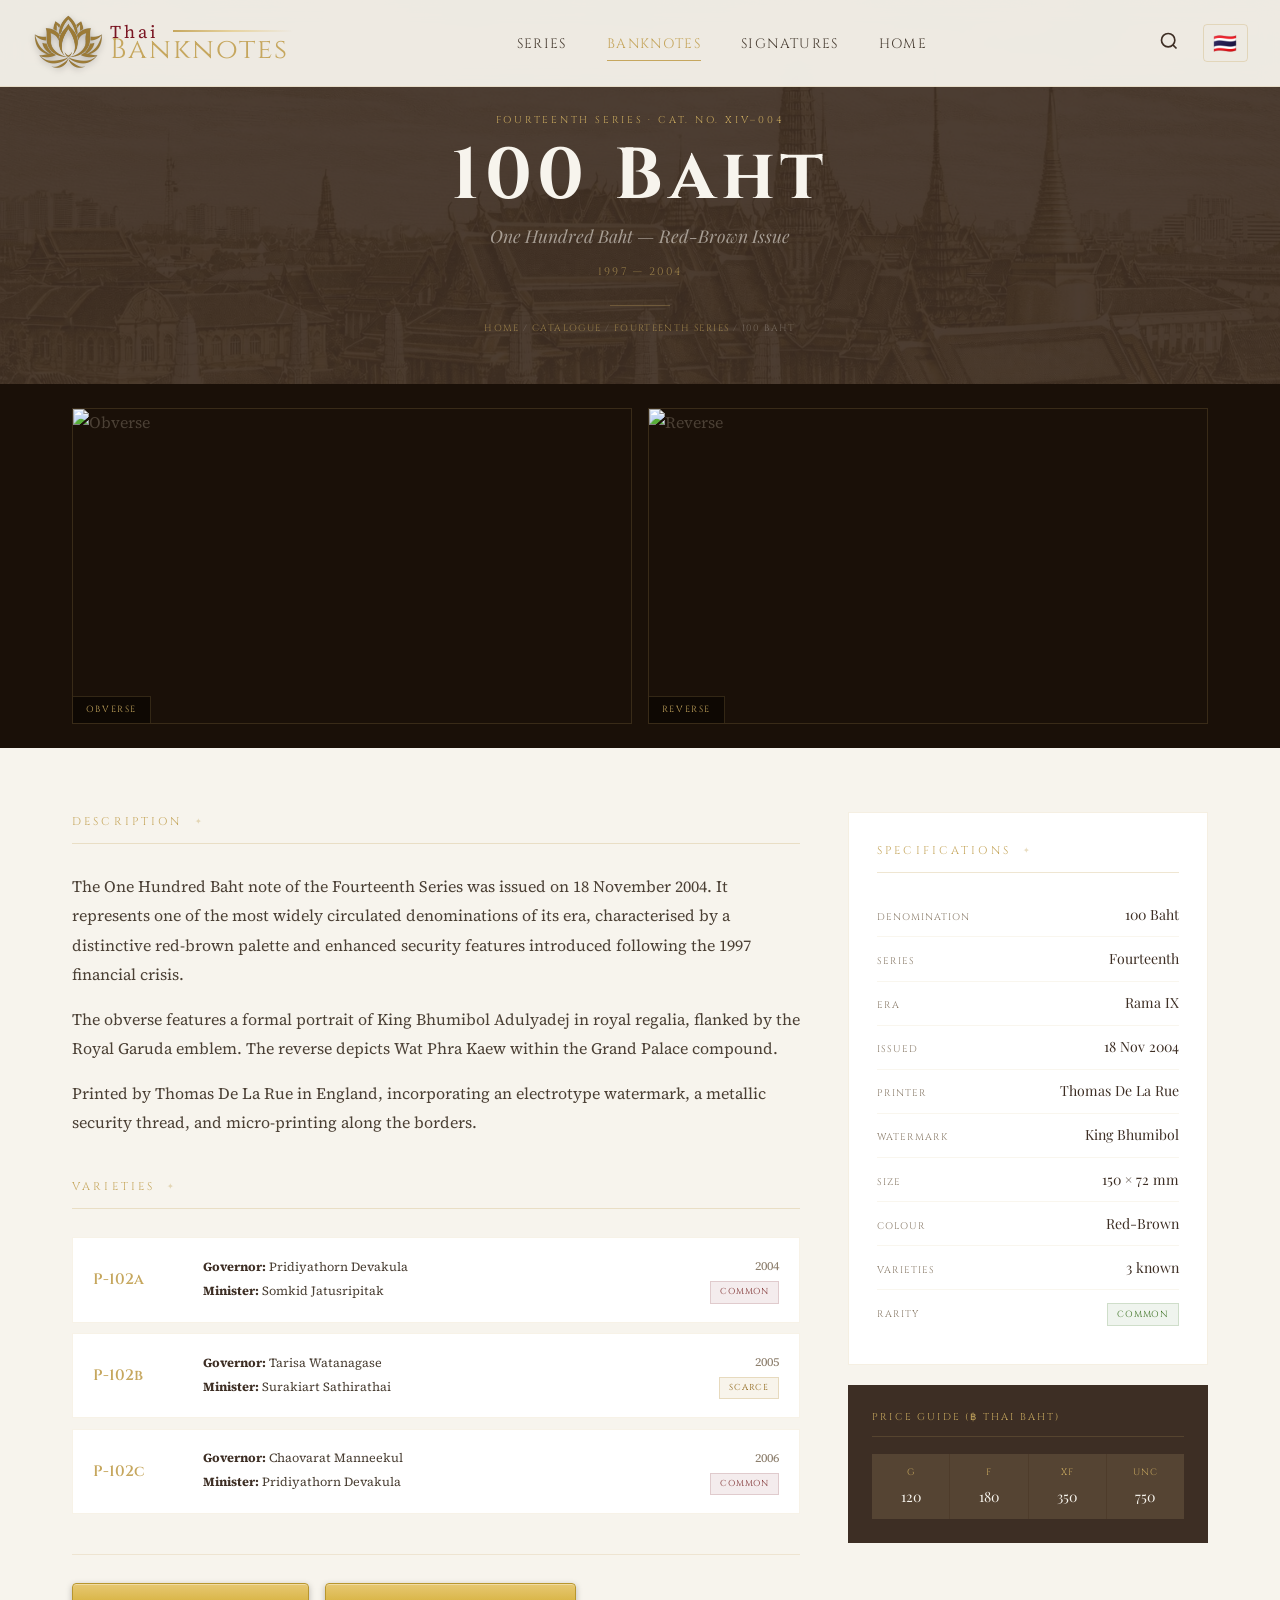
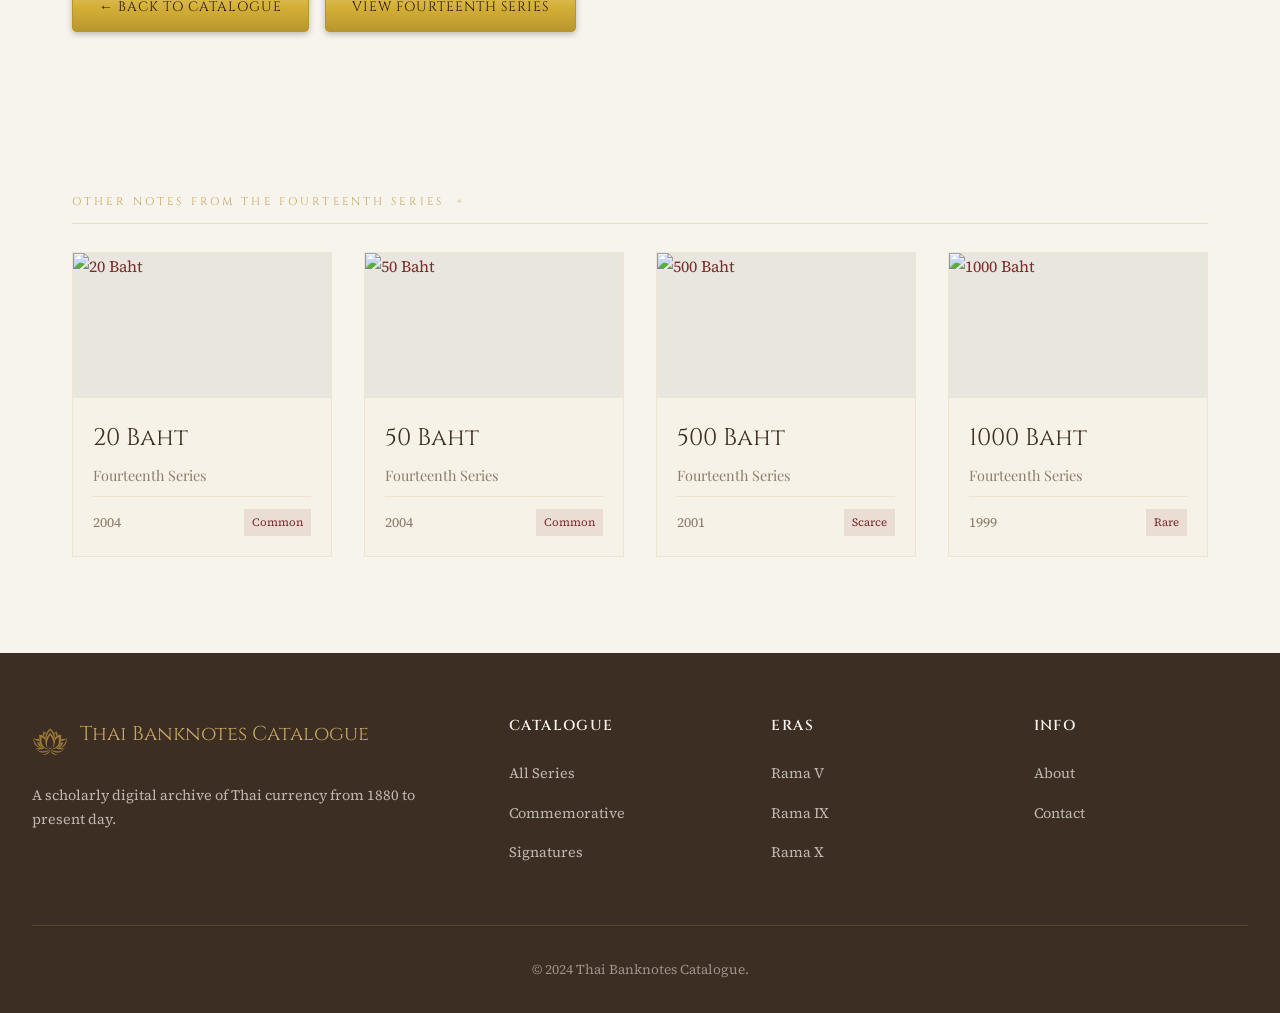
==== banknote-detail.html @ c22a2160 "first commit" ====
<!DOCTYPE html>
<html lang="en">
<head>
  <meta charset="UTF-8">
  <meta name="viewport" content="width=device-width, initial-scale=1.0">
  <title>100 Baht — Fourteenth Series | Thai Banknotes Catalogue</title>
  <link rel="preconnect" href="https://fonts.googleapis.com">
  <link rel="preconnect" href="https://fonts.gstatic.com" crossorigin>
  <link href="https://fonts.googleapis.com/css2?family=Cinzel:wght@400;500;600;700&family=Playfair+Display:ital,wght@0,400;0,600;0,700;1,400&family=Source+Serif+Pro:wght@400;600&display=swap" rel="stylesheet">
  <link rel="stylesheet" href="css/main.css">
  <link rel="stylesheet" href="css/upgrades.css">
</head>
<body>
  <header id="header"><nav class="navbar"><a href="index.html" class="navbar__logo"><div class="brand"><img src="assets/images/lotus-logo.png" class="logo-img" alt="Thai Banknotes"><div class="logo-text"><div class="brand-top"><span>Thai</span><span class="brand-line"></span></div><div class="brand-bottom">Banknotes</div></div></div></a><ul class="navbar__nav"><li><a href="catalog.html" class="navbar__link">Series</a></li><li><a href="catalog.html" class="navbar__link active">Banknotes</a></li><li><a href="signature.html" class="navbar__link">Signatures</a></li><li><a href="index.html" class="navbar__link">Home</a></li></ul><div class="navbar__actions"><button class="navbar__search" id="searchBtn"><svg width="20" height="20" viewBox="0 0 24 24" fill="none" stroke="currentColor" stroke-width="2"><circle cx="11" cy="11" r="8"/><path d="m21 21-4.35-4.35"/></svg></button><button class="navbar__lang"><span>🇹🇭</span></button><button class="navbar__hamburger" id="hamburger"><span></span><span></span><span></span></button></div></nav></header>

  <!-- HERO -->
  <section class="note-hero">
    <div class="note-hero__bg" style="background-image:url('assets/images/grand-palace-engraving.png')"></div>
    <div class="container">
      <span class="note-hero__series">Fourteenth Series · Cat. No. XIV–004</span>
      <div class="note-hero__denom">100 Baht</div>
      <div class="note-hero__name">One Hundred Baht — Red-Brown Issue</div>
      <div class="note-hero__years">1997 — 2004</div>
      <div class="note-hero__rule"></div>
      <div class="page-hero-dark__breadcrumb" style="margin-top:.9rem"><a href="index.html">Home</a> / <a href="catalog.html">Catalogue</a> / <a href="series.html">Fourteenth Series</a> / 100 Baht</div>
    </div>
  </section>

  <!-- IMAGES -->
  <div class="note-img-band">
    <div class="note-img-band__grid">
      <div class="note-img-card">
        <img src="https://placehold.co/800x450/1a1008/C6A75E?text=100+Baht+%E2%80%94+Obverse" alt="Obverse">
        <span class="note-img-label">Obverse</span>
      </div>
      <div class="note-img-card">
        <img src="https://placehold.co/800x450/1a1008/C6A75E?text=100+Baht+%E2%80%94+Reverse" alt="Reverse">
        <span class="note-img-label">Reverse</span>
      </div>
    </div>
  </div>

  <!-- BODY -->
  <div class="note-body">
    <div class="note-body__wrap">

      <!-- Main -->
      <div>
        <div class="mus-section-title">Description</div>
        <p style="font-family:'Source Serif Pro',Georgia,serif;font-size:1rem;line-height:1.82;color:var(--text-dark);margin-bottom:1rem">The One Hundred Baht note of the Fourteenth Series was issued on 18 November 2004. It represents one of the most widely circulated denominations of its era, characterised by a distinctive red-brown palette and enhanced security features introduced following the 1997 financial crisis.</p>
        <p style="font-family:'Source Serif Pro',Georgia,serif;font-size:1rem;line-height:1.82;color:var(--text-dark);margin-bottom:1rem">The obverse features a formal portrait of King Bhumibol Adulyadej in royal regalia, flanked by the Royal Garuda emblem. The reverse depicts Wat Phra Kaew within the Grand Palace compound.</p>
        <p style="font-family:'Source Serif Pro',Georgia,serif;font-size:1rem;line-height:1.82;color:var(--text-dark);margin-bottom:2.5rem">Printed by Thomas De La Rue in England, incorporating an electrotype watermark, a metallic security thread, and micro-printing along the borders.</p>

        <!-- Varieties -->
        <div class="mus-section-title">Varieties</div>
        <a href="variety.html" class="var-card">
          <div class="var-code">P-102a</div>
          <div class="var-sigs"><div><strong>Governor:</strong> Pridiyathorn Devakula</div><div><strong>Minister:</strong> Somkid Jatusripitak</div></div>
          <div class="var-meta"><span class="var-year">2004</span><span class="rar-badge">Common</span></div>
        </a>
        <a href="variety.html" class="var-card">
          <div class="var-code">P-102b</div>
          <div class="var-sigs"><div><strong>Governor:</strong> Tarisa Watanagase</div><div><strong>Minister:</strong> Surakiart Sathirathai</div></div>
          <div class="var-meta"><span class="var-year">2005</span><span class="rar-badge scarce">Scarce</span></div>
        </a>
        <a href="variety.html" class="var-card">
          <div class="var-code">P-102c</div>
          <div class="var-sigs"><div><strong>Governor:</strong> Chaovarat Manneekul</div><div><strong>Minister:</strong> Pridiyathorn Devakula</div></div>
          <div class="var-meta"><span class="var-year">2006</span><span class="rar-badge">Common</span></div>
        </a>

        <div style="margin-top:2.5rem;padding-top:1.75rem;border-top:1px solid rgba(198,167,94,.2);display:flex;gap:1rem;flex-wrap:wrap">
          <a href="catalog.html" class="btn">← Back to Catalogue</a>
          <a href="series.html" class="btn">View Fourteenth Series</a>
        </div>
      </div>

      <!-- Sidebar -->
      <div>
        <div class="specs-sidebar">
          <div class="mus-section-title">Specifications</div>
          <div class="spec-row-m"><span class="spec-lbl">Denomination</span><span class="spec-val">100 Baht</span></div>
          <div class="spec-row-m"><span class="spec-lbl">Series</span><span class="spec-val">Fourteenth</span></div>
          <div class="spec-row-m"><span class="spec-lbl">Era</span><span class="spec-val">Rama IX</span></div>
          <div class="spec-row-m"><span class="spec-lbl">Issued</span><span class="spec-val">18 Nov 2004</span></div>
          <div class="spec-row-m"><span class="spec-lbl">Printer</span><span class="spec-val">Thomas De La Rue</span></div>
          <div class="spec-row-m"><span class="spec-lbl">Watermark</span><span class="spec-val">King Bhumibol</span></div>
          <div class="spec-row-m"><span class="spec-lbl">Size</span><span class="spec-val">150 × 72 mm</span></div>
          <div class="spec-row-m"><span class="spec-lbl">Colour</span><span class="spec-val">Red-Brown</span></div>
          <div class="spec-row-m"><span class="spec-lbl">Varieties</span><span class="spec-val">3 known</span></div>
          <div class="spec-row-m"><span class="spec-lbl">Rarity</span><span class="spec-val"><span class="mus-badge common">Common</span></span></div>
        </div>
        <div class="price-sidebar">
          <div class="price-sidebar__title">Price Guide (฿ Thai Baht)</div>
          <div class="price-grid-m">
            <div class="price-cell"><span class="price-cond">G</span><div class="price-val">120</div></div>
            <div class="price-cell"><span class="price-cond">F</span><div class="price-val">180</div></div>
            <div class="price-cell"><span class="price-cond">XF</span><div class="price-val">350</div></div>
            <div class="price-cell"><span class="price-cond">UNC</span><div class="price-val">750</div></div>
          </div>
        </div>
      </div>

    </div>
  </div>

  <!-- RELATED -->
  <section class="mus-notes-section">
    <div class="container">
      <div class="mus-section-title">Other Notes from the Fourteenth Series</div>
      <div class="banknote-grid">
        <a href="banknote-detail.html" class="banknote-card fade-in"><div class="banknote-card__image"><img src="https://placehold.co/400x225/3D2E24/C6A75E?text=20+Baht" alt="20 Baht"><div class="banknote-card__overlay"><span>View Details</span></div></div><div class="banknote-card__content"><div class="banknote-card__denomination">20 Baht</div><div class="banknote-card__series">Fourteenth Series</div><div class="banknote-card__meta"><span class="banknote-card__year">2004</span><span class="banknote-card__rarity">Common</span></div></div></a>
        <a href="banknote-detail.html" class="banknote-card fade-in stagger-1"><div class="banknote-card__image"><img src="https://placehold.co/400x225/3D2E24/C6A75E?text=50+Baht" alt="50 Baht"><div class="banknote-card__overlay"><span>View Details</span></div></div><div class="banknote-card__content"><div class="banknote-card__denomination">50 Baht</div><div class="banknote-card__series">Fourteenth Series</div><div class="banknote-card__meta"><span class="banknote-card__year">2004</span><span class="banknote-card__rarity">Common</span></div></div></a>
        <a href="banknote-detail.html" class="banknote-card fade-in stagger-2"><div class="banknote-card__image"><img src="https://placehold.co/400x225/3D2E24/C6A75E?text=500+Baht" alt="500 Baht"><div class="banknote-card__overlay"><span>View Details</span></div></div><div class="banknote-card__content"><div class="banknote-card__denomination">500 Baht</div><div class="banknote-card__series">Fourteenth Series</div><div class="banknote-card__meta"><span class="banknote-card__year">2001</span><span class="banknote-card__rarity">Scarce</span></div></div></a>
        <a href="banknote-detail.html" class="banknote-card fade-in stagger-3"><div class="banknote-card__image"><img src="https://placehold.co/400x225/3D2E24/C6A75E?text=1000+Baht" alt="1000 Baht"><div class="banknote-card__overlay"><span>View Details</span></div></div><div class="banknote-card__content"><div class="banknote-card__denomination">1000 Baht</div><div class="banknote-card__series">Fourteenth Series</div><div class="banknote-card__meta"><span class="banknote-card__year">1999</span><span class="banknote-card__rarity">Rare</span></div></div></a>
      </div>
    </div>
  </section>

  <footer><div class="container"><div class="footer__grid"><div><div style="display:flex;align-items:center;gap:.75rem;margin-bottom:1rem"><img src="assets/images/lotus-logo.png" style="width:36px;height:36px;object-fit:contain" alt=""><div class="footer__brand">Thai Banknotes Catalogue</div></div><p class="footer__text">A scholarly digital archive of Thai currency from 1880 to present day.</p></div><div><h4 class="footer__title">Catalogue</h4><ul class="footer__links"><li><a href="catalog.html">All Series</a></li><li><a href="commemorative.html">Commemorative</a></li><li><a href="signature.html">Signatures</a></li></ul></div><div><h4 class="footer__title">Eras</h4><ul class="footer__links"><li><a href="catalog.html?era=rama-v">Rama V</a></li><li><a href="catalog.html?era=rama-ix">Rama IX</a></li><li><a href="catalog.html?era=rama-x">Rama X</a></li></ul></div><div><h4 class="footer__title">Info</h4><ul class="footer__links"><li><a href="#">About</a></li><li><a href="#">Contact</a></li></ul></div></div><div class="footer__bottom"><p>© 2024 Thai Banknotes Catalogue.</p></div></div></footer>
  <div class="search-overlay" id="searchOverlay"><button class="search-close" id="searchClose">✕</button><div class="search-box"><input type="text" class="search-box__input" id="searchInput" placeholder="Search banknotes…"></div></div>
  <script src="js/main.js"></script>
</body>
</html>
---- css/main.css ----
:root {
  --bg-archive: #efe9db;
  --bg-page: #f6f2e7;
  --gold: #C6A75E;
  --burgundy: #7B2C2C;
  --brown: #5A4632;
  --dark-brown: #3D2E24;
  --text-dark: #4B4035;
  --text-light: #F7F4ED;
  --text-muted: #8B7D6B;
  --sepia: #7a5c32;
  
  /* Hero gradient settings */
  --hero-gradient-start: rgba(239, 233, 219, 0.5);
  --hero-gradient-end: rgba(246, 242, 231, 0.9);
  --hero-gradient-angle: 135deg;
  --cream: #f6f2e7;
  --parchment: #efe9db;
}

* { box-sizing: border-box; margin: 0; padding: 0; }

html { scroll-behavior: smooth; }

body {
  font-family: 'Source Serif Pro', Georgia, serif;
  font-size: 16px;
  line-height: 1.7;
  color: var(--text-dark);
  background-color: #efe9db;
  background-image: url("/frontend/textures/thai-banknotes-paper-texture.png");
  background-size: 1200px;
  background-repeat: repeat;
  min-height: 100vh;
}

h1, h2, h3, h4, h5, h6 {
  font-family: 'Cinzel', 'Playfair Display', serif;
  font-weight: 600;
  line-height: 1.3;
  color: var(--dark-brown);
}

h1 { font-size: 3.5rem; }
h2 { font-size: 2.5rem; }
h3 { font-size: 1.75rem; }

a { color: var(--burgundy); text-decoration: none; transition: color 0.3s ease; }
a:hover { color: var(--gold); }

.container {
  max-width: 1400px;
  margin: 0 auto;
  padding: 0 2rem;
}

/* Content page effect - makes content stand out like a book page */
.content-page {
  background-color: #f6f2e7;
  border: 1px solid rgba(198, 167, 94, 0.15);
  box-shadow: 
    0 1px 3px rgba(0, 0, 0, 0.05),
    0 4px 12px rgba(0, 0, 0, 0.03);
}

.btn { 
  display: inline-block;
  padding: 12px 26px;
  font-family: 'Cinzel', serif;
  font-size: 0.85rem;
  letter-spacing: 1px;
  text-transform: uppercase;
  border: 1px solid #B8962E;
  border-radius: 4px;
  background: linear-gradient(
    180deg,
    #E7C873 0%,
    #D4AF37 50%,
    #B8962E 100%
  );
  color: #2B1A12;
  cursor: pointer;
  transition: color 0.3s ease;
  position: relative;
  overflow: hidden;
  z-index: 1;
  text-align: center;
  text-decoration: none;
  box-shadow: 
    0 2px 6px rgba(0,0,0,0.25),
    inset 0 1px 0 rgba(255,255,255,0.35);
}

.btn::before {
  content: '';
  position: absolute;
  top: 0;
  left: -100%;
  width: 100%;
  height: 100%;
  background: #6E0F1A;
  transition: left 0.3s ease;
  z-index: -1;
}

.btn:hover { 
  color: #F5E7C5;
}

.btn:hover::before {
  left: 0;
}

/* Button variants - unified style */
.btn--primary,
.btn--burgundy,
.btn--outline {
  background: linear-gradient(
    180deg,
    #E7C873 0%,
    #D4AF37 50%,
    #B8962E 100%
  );
  border: 1px solid #B8962E;
  color: #2B1A12;
}

.btn--primary:hover,
.btn--burgundy:hover,
.btn--outline:hover {
  color: #F5E7C5;
}

.section { padding: 6rem 0; }

.section__header { text-align: center; margin-bottom: 4rem; }

.section__title {
  position: relative;
  display: inline-block;
  margin-bottom: 1rem;
}

.section__title::after {
  content: '';
  position: absolute;
  bottom: -10px;
  left: 50%;
  transform: translateX(-50%);
  width: 60px;
  height: 2px;
  background: var(--gold);
}

.section__title--ornament::before {
  content: '✦';
  display: block;
  font-size: 1rem;
  color: var(--gold);
  margin-bottom: 0.5rem;
}

.section__subtitle {
  font-family: 'Playfair Display', serif;
  font-size: 1.25rem;
  color: var(--text-muted);
}

/* Header */
header {
  position: fixed;
  top: 0;
  left: 0;
  right: 0;
  z-index: 1000;
  background: rgba(247, 244, 237, 0.95);
  backdrop-filter: blur(10px);
  border-bottom: 1px solid rgba(198, 167, 94, 0.2);
  transition: all 0.3s ease;
}

header.scrolled { box-shadow: 0 2px 20px rgba(90, 70, 50, 0.1); }

.navbar {
  display: flex;
  justify-content: space-between;
  align-items: center;
  padding: 1rem 2rem;
  max-width: 1400px;
  margin: 0 auto;
}

.brand {
  display: flex;
  align-items: center;
  gap: 6px;
  white-space: nowrap;
}

.navbar__logo {
  display: flex;
  justify-content: center;
  align-items: center;
  gap: 10px;
  text-decoration: none;
}

.logo-img {
  width: 72px;
  height: auto;
  flex-shrink: 0;
  margin-top: -3px;
  filter: drop-shadow(0 2px 3px rgba(0,0,0,0.25));
}

.logo-text {
  display: flex;
  flex-direction: column;
  line-height: 0.95;
  min-width: 0;
}

.brand-top {
  display: flex;
  align-items: center;
  gap: 14px;
  white-space: nowrap;
}

.brand-top span {
  font-size: 18px;
  letter-spacing: 3px;
  color: #7A1623;
}

.brand-line {
  display: block;
  width: 120px;
  height: 2px;
  background: linear-gradient(
    90deg,
    #C6A75E,
    #E7D39F,
    rgba(231,211,159,0)
  );
}

.brand-bottom {
  font-family: 'Cinzel', serif;
  font-size: 28px;
  letter-spacing: 2px;
  color: #C6A75E;
  white-space: nowrap;
  margin-top: -3px;
}

.navbar__nav {
  display: flex;
  gap: 2.5rem;
  list-style: none;
}

.navbar__link {
  font-family: 'Cinzel', serif;
  font-size: 0.85rem;
  letter-spacing: 0.1em;
  text-transform: uppercase;
  color: var(--text-dark);
  position: relative;
  padding: 0.5rem 0;
}

.navbar__link::after {
  content: '';
  position: absolute;
  bottom: 0;
  left: 0;
  width: 0;
  height: 1px;
  background: var(--gold);
  transition: width 0.3s ease;
}

.navbar__link:hover::after,
.navbar__link.active::after { width: 100%; }
.navbar__link.active { color: var(--gold); }

.navbar__actions { display: flex; align-items: center; gap: 1rem; }

.navbar__search {
  background: none;
  border: none;
  cursor: pointer;
  padding: 0.5rem;
  color: var(--dark-brown);
  font-size: 1.2rem;
  transition: color 0.3s ease;
}

.navbar__search:hover { color: var(--gold); }

.navbar__lang {
  background: none;
  border: 1px solid rgba(198, 167, 94, 0.3);
  border-radius: 4px;
  padding: 0.4rem 0.6rem;
  font-size: 1.2rem;
  cursor: pointer;
  transition: all 0.3s ease;
}

.navbar__lang:hover {
  border-color: var(--gold);
  background: rgba(198, 167, 94, 0.1);
}

.navbar__hamburger {
  display: none;
  flex-direction: column;
  gap: 5px;
  background: none;
  border: none;
  cursor: pointer;
  padding: 0.5rem;
}

.navbar__hamburger span {
  width: 24px;
  height: 2px;
  background: var(--dark-brown);
  transition: all 0.3s ease;
}

/* Hero */
.hero {
  position: relative;
  min-height: 100vh;
  display: flex;
  align-items: center;
  justify-content: center;
  background: #F7F4ED;
  overflow: visible;
  padding-top: 80px;
}

.hero__border {
  position: absolute;
  top: 100px;
  left: 20px;
  right: 20px;
  bottom: 20px;
  border: 2px solid rgba(198, 167, 94, 0.7);
  pointer-events: none;
}

.hero::before {
  content: "";
  position: absolute;
  inset: 0;
  background:
    linear-gradient(rgba(198, 167, 94, 0.08), rgba(198, 167, 94, 0.08)),
    url("../grand-palace-engraving.png") center/cover no-repeat;
  opacity: 0.32;
  pointer-events: none;
}

.hero__pattern {
  position: absolute;
  inset: 0;
  background-image: 
    linear-gradient(var(--gold) 1px, transparent 1px),
    linear-gradient(90deg, var(--gold) 1px, transparent 1px);
  background-size: 100px 100px;
  opacity: 0.03;
}

.hero__overlay {
  position: absolute;
  inset: 0;
  background: linear-gradient(135deg, rgba(255,255,255,0.15) 0%, rgba(255,255,255,0.05) 100%);
  z-index: 0;
}

.hero__content {
  position: relative;
  z-index: 2;
  text-align: center;
  max-width: 800px;
  padding: 2rem;
}

.hero__crown {
  color: var(--gold);
  margin-bottom: 1rem;
  opacity: 0;
  animation: fadeInDown 1s ease forwards;
}

.hero__crown svg {
  width: 180px;
  height: 180px;
}

.hero__title {
  font-family: 'Playfair Display', serif;
  font-size: 52px;
  font-weight: 700;
  color: #2a2319;
  margin-bottom: 1rem;
  letter-spacing: 0.05em;
  opacity: 0;
  animation: fadeInUp 1s ease 0.3s forwards;
}

.hero__divider {
  width: 120px;
  height: 2px;
  background: linear-gradient(90deg, transparent, var(--gold), transparent);
  margin: 1.5rem auto;
  opacity: 0;
  animation: fadeIn 1s ease 0.6s forwards;
}

.hero__subtitle {
  font-family: 'Playfair Display', serif;
  font-size: 1.5rem;
  color: var(--text-muted);
  margin-bottom: 2.5rem;
  font-style: italic;
  text-shadow: 0 1px 2px rgba(0, 0, 0, 0.1);
  opacity: 0;
  animation: fadeInUp 1s ease 0.5s forwards;
}

.hero__cta {
  display: flex;
  gap: 1.5rem;
  justify-content: center;
  flex-wrap: wrap;
  opacity: 0;
  animation: fadeInUp 1s ease 0.8s forwards;
}

.hero__cta .btn {
  min-width: 200px;
}

.hero__scroll {
  position: absolute;
  bottom: 2rem;
  left: 50%;
  transform: translateX(-50%);
  display: flex;
  flex-direction: column;
  align-items: center;
  gap: 0.75rem;
  color: var(--dark-brown);
  font-family: 'Cinzel', serif;
  font-size: 0.7rem;
  letter-spacing: 0.2em;
  text-transform: uppercase;
  opacity: 0;
  animation: fadeIn 1s ease 1.2s forwards;
}

.hero__scroll-dot {
  width: 20px;
  height: 32px;
  border-radius: 999px;
  border: 2px solid rgba(59, 49, 38, 0.4);
  position: relative;
}

.hero__scroll-dot::after {
  content: "";
  position: absolute;
  left: 50%;
  top: 8px;
  width: 7px;
  height: 7px;
  transform: translateX(-50%);
  border-radius: 50%;
  background: var(--dark-brown);
  animation: scrollDot 1.35s cubic-bezier(0.22, 1, 0.36, 1) infinite;
}

@keyframes scrollDot {
  0% { transform: translateX(-50%) translateY(0); opacity: 1; }
  100% { transform: translateX(-50%) translateY(12px); opacity: 0; }
}

@keyframes fadeIn { from { opacity: 0; } to { opacity: 1; } }
@keyframes fadeInUp { from { opacity: 0; transform: translateY(30px); } to { opacity: 1; transform: translateY(0); } }
@keyframes fadeInDown { from { opacity: 0; transform: translateY(-30px); } to { opacity: 1; transform: translateY(0); } }
@keyframes scrollPulse { 0%, 100% { opacity: 0.3; } 50% { opacity: 1; } }

.features { padding: 6rem 0; background: #efe9db; }
.features__grid { display: grid; grid-template-columns: repeat(4, 1fr); gap: 2rem; }

.feature-card { 
  text-align: center; 
  padding: 2.5rem 1.5rem; 
  background: #f6f2e7; 
  border: 1px solid rgba(198, 167, 94, 0.25); 
  transition: all 0.4s ease; 
  position: relative;
}
.feature-card::before {
  content: '';
  position: absolute;
  inset: 8px;
  border: 1px solid rgba(198, 167, 94, 0.1);
  pointer-events: none;
  opacity: 0;
  transition: opacity 0.4s ease;
}
.feature-card:hover {
  border-color: var(--gold);
  box-shadow: 0 15px 40px rgba(90, 70, 50, 0.12);
}
.feature-card:hover::before { opacity: 1; }
.feature-card__icon { font-size: 2.5rem; color: var(--burgundy); margin-bottom: 1.5rem; }
.feature-card__image { width: 100%; height: auto; object-fit: contain; margin-bottom: 1rem; border-radius: 4px; }
.feature-card__title { font-family: 'Cinzel', serif; font-size: 1.1rem; margin-bottom: 0.75rem; color: var(--dark-brown); }
.feature-card__text { font-size: 0.9rem; color: var(--text-muted); }

.timeline-section { 
  text-align: center;
  padding-top: 80px;
  position: relative;
  background: #F7F4ED;
}

.timeline-subtitle {
  margin-bottom: 18px;
  color: #7b6f55;
}

.timeline-wrapper {
  max-width: 1200px;
  margin: 0 auto;
}

.timeline-panorama {
  width: 100%;
  margin: 18px auto 38px;
  position: relative;
}

.timeline-panorama::after {
  display: none;
}

.timeline-panorama img {
  width: min(100%, 1400px);
  height: auto;
  display: block;
  opacity: 0.75;
  filter: sepia(.12) contrast(0.96) brightness(1.01);
}

.timeline-box {
  display: flex;
  justify-content: space-between;
  position: relative;
  background: transparent;
  padding: 0;
  border: none;
}

.timeline-line {
  position: absolute;
  top: 40px;
  left: 0;
  right: 0;
  height: 2px;
  background: linear-gradient(90deg, transparent, var(--gold) 15%, var(--gold) 85%, transparent);
  z-index: 0;
}

.timeline-items {
  display: flex;
  justify-content: space-between;
  width: 100%;
  position: relative;
  z-index: 1;
}

.timeline-era {
  flex: 1;
  display: flex;
  flex-direction: column;
  align-items: center;
  padding: 20px 10px;
  text-decoration: none;
  transition: transform .25s ease, color .25s ease;
  position: relative;
}

.timeline-dot {
  width: 16px;
  height: 16px;
  background: var(--gold);
  border-radius: 50%;
  border: 3px solid #F7F4ED;
  box-shadow: 0 0 0 1.5px var(--gold);
  margin-bottom: 14px;
  transition: all 0.3s ease;
}

.timeline-years {
  font-size: 0.75rem;
  color: var(--text-muted);
  margin-bottom: 4px;
}

.timeline-title {
  font-family: 'Cinzel', serif;
  font-size: 1rem;
  color: var(--dark-brown);
  font-weight: 600;
  margin-bottom: 4px;
}

.timeline-series {
  font-size: 0.7rem;
  color: var(--gold);
}

.timeline-era:hover {
  transform: translateY(-4px);
}

.timeline-era:hover .timeline-dot {
  transform: scale(1.22);
  box-shadow: 0 0 0 8px rgba(198,167,94,.15);
}

.timeline-era:hover .timeline-title {
  color: var(--gold);
}

.series-section { padding: 6rem 0; background: #efe9db; }
.series-grid { display: grid; grid-template-columns: repeat(5, 1fr); gap: 1.5rem; }
.series-card { 
  aspect-ratio: 3/4; 
  display: flex; 
  flex-direction: column; 
  justify-content: center; 
  align-items: center; 
  padding: 1.5rem; 
  background: #f6f2e7; 
  border: 1px solid rgba(198, 167, 94, 0.3); 
  text-align: center; 
  transition: all 0.4s ease; 
  position: relative; 
  overflow: hidden; 
}

.series-card[class*="series-"] {
  background: transparent;
}

.series-card[class*="series-"] > * {
  position: relative;
  z-index: 1;
}
.series-card::before { content: ''; position: absolute; top: 0; left: 0; right: 0; height: 3px; background: linear-gradient(90deg, var(--gold), var(--burgundy)); transform: scaleX(0); transition: transform 0.4s ease; }
.series-card:hover { transform: translateY(-5px); border-color: var(--gold); box-shadow: 0 15px 40px rgba(90, 70, 50, 0.15); }
.series-card:hover::before { transform: scaleX(1); }
.series-card__number { font-family: 'Cinzel', serif; font-size: 0.8rem; color: var(--text-muted); margin-bottom: 0.5rem; }
.series-card__title { font-family: 'Playfair Display', serif; font-size: 1.1rem; color: var(--dark-brown); }
.series-card__year { font-size: 0.8rem; color: var(--text-muted); margin-top: 0.5rem; }

/* Series Card with Background - Applied to all series */
.series-card--bg {
  position: relative;
  overflow: hidden;
  background: #f6f2e7;
}

.series-card--bg::after {
  content: "";
  position: absolute;
  inset: 0;
  background:
    linear-gradient(rgba(246, 242, 231, 0.78), rgba(246, 242, 231, 0.78)),
    url("../series-xvii-bg.png") center/cover no-repeat;
  opacity: 0.9;
  pointer-events: none;
  transition: all 0.4s ease;
  z-index: 0;
}

.series-card--bg:hover::after {
  background:
    linear-gradient(rgba(246, 242, 231, 0.6), rgba(246, 242, 231, 0.6)),
    url("../series-xvii-bg-hover.png") center/cover no-repeat;
}

.series-card--bg > * {
  position: relative;
  z-index: 1;
}

/* Series I */
.series-card.series-i::after {
  content: "";
  position: absolute;
  inset: 0;
  background:
    linear-gradient(rgba(246, 242, 231, 0.78), rgba(246, 242, 231, 0.78)),
    url("../series-i-bg.png") center/cover no-repeat;
  z-index: 0;
}
.series-card.series-i:hover::after {
  background:
    linear-gradient(rgba(246, 242, 231, 0.6), rgba(246, 242, 231, 0.6)),
    url("../series-i-bg-hover.png") center/cover no-repeat;
}

/* Series II */
.series-card.series-ii::after {
  background:
    linear-gradient(rgba(246, 242, 231, 0.78), rgba(246, 242, 231, 0.78)),
    url("../series-ii-bg.png") center/cover no-repeat;
}
.series-card.series-ii:hover::after {
  background:
    linear-gradient(rgba(246, 242, 231, 0.6), rgba(246, 242, 231, 0.6)),
    url("../series-ii-bg-hover.png") center/cover no-repeat;
}

/* Series III */
.series-card.series-iii::after {
  background:
    linear-gradient(rgba(246, 242, 231, 0.78), rgba(246, 242, 231, 0.78)),
    url("../series-iii-bg.png") center/cover no-repeat;
}
.series-card.series-iii:hover::after {
  background:
    linear-gradient(rgba(246, 242, 231, 0.6), rgba(246, 242, 231, 0.6)),
    url("../series-iii-bg-hover.png") center/cover no-repeat;
}

/* Series IV */
.series-card.series-iv::after {
  background:
    linear-gradient(rgba(246, 242, 231, 0.78), rgba(246, 242, 231, 0.78)),
    url("../series-iv-bg.png") center/cover no-repeat;
}
.series-card.series-iv:hover::after {
  background:
    linear-gradient(rgba(246, 242, 231, 0.6), rgba(246, 242, 231, 0.6)),
    url("../series-iv-bg-hover.png") center/cover no-repeat;
}

/* Series V */
.series-card.series-v::after {
  background:
    linear-gradient(rgba(246, 242, 231, 0.78), rgba(246, 242, 231, 0.78)),
    url("../series-v-bg.png") center/cover no-repeat;
}
.series-card.series-v:hover::after {
  background:
    linear-gradient(rgba(246, 242, 231, 0.6), rgba(246, 242, 231, 0.6)),
    url("../series-v-bg-hover.png") center/cover no-repeat;
}

/* Series VI */
.series-card.series-vi::after {
  background:
    linear-gradient(rgba(246, 242, 231, 0.78), rgba(246, 242, 231, 0.78)),
    url("../series-vi-bg.png") center/cover no-repeat;
}
.series-card.series-vi:hover::after {
  background:
    linear-gradient(rgba(246, 242, 231, 0.6), rgba(246, 242, 231, 0.6)),
    url("../series-vi-bg-hover.png") center/cover no-repeat;
}

/* Series VII */
.series-card.series-vii::after {
  background:
    linear-gradient(rgba(246, 242, 231, 0.78), rgba(246, 242, 231, 0.78)),
    url("../series-vii-bg.png") center/cover no-repeat;
}
.series-card.series-vii:hover::after {
  background:
    linear-gradient(rgba(246, 242, 231, 0.6), rgba(246, 242, 231, 0.6)),
    url("../series-vii-bg-hover.png") center/cover no-repeat;
}

/* Series VIII */
.series-card.series-viii::after {
  background:
    linear-gradient(rgba(246, 242, 231, 0.78), rgba(246, 242, 231, 0.78)),
    url("../series-viii-bg.png") center/cover no-repeat;
}
.series-card.series-viii:hover::after {
  background:
    linear-gradient(rgba(246, 242, 231, 0.6), rgba(246, 242, 231, 0.6)),
    url("../series-viii-bg-hover.png") center/cover no-repeat;
}

/* Series IX */
.series-card.series-ix::after {
  background:
    linear-gradient(rgba(246, 242, 231, 0.78), rgba(246, 242, 231, 0.78)),
    url("../series-ix-bg.png") center/cover no-repeat;
}
.series-card.series-ix:hover::after {
  background:
    linear-gradient(rgba(246, 242, 231, 0.6), rgba(246, 242, 231, 0.6)),
    url("../series-ix-bg-hover.png") center/cover no-repeat;
}

/* Series X */
.series-card.series-x::after {
  background:
    linear-gradient(rgba(246, 242, 231, 0.78), rgba(246, 242, 231, 0.78)),
    url("../series-x-bg.png") center/cover no-repeat;
}
.series-card.series-x:hover::after {
  background:
    linear-gradient(rgba(246, 242, 231, 0.6), rgba(246, 242, 231, 0.6)),
    url("../series-x-bg-hover.png") center/cover no-repeat;
}

/* Series XI */
.series-card.series-xi::after {
  background:
    linear-gradient(rgba(246, 242, 231, 0.78), rgba(246, 242, 231, 0.78)),
    url("../series-xi-bg.png") center/cover no-repeat;
}
.series-card.series-xi:hover::after {
  background:
    linear-gradient(rgba(246, 242, 231, 0.6), rgba(246, 242, 231, 0.6)),
    url("../series-xi-bg-hover.png") center/cover no-repeat;
}

/* Series XII */
.series-card.series-xii::after {
  background:
    linear-gradient(rgba(246, 242, 231, 0.78), rgba(246, 242, 231, 0.78)),
    url("../series-xii-bg.png") center/cover no-repeat;
}
.series-card.series-xii:hover::after {
  background:
    linear-gradient(rgba(246, 242, 231, 0.6), rgba(246, 242, 231, 0.6)),
    url("../series-xii-bg-hover.png") center/cover no-repeat;
}

/* Series XIII */
.series-card.series-xiii::after {
  background:
    linear-gradient(rgba(246, 242, 231, 0.78), rgba(246, 242, 231, 0.78)),
    url("../series-xiii-bg.png") center/cover no-repeat;
}
.series-card.series-xiii:hover::after {
  background:
    linear-gradient(rgba(246, 242, 231, 0.6), rgba(246, 242, 231, 0.6)),
    url("../series-xiii-bg-hover.png") center/cover no-repeat;
}

/* Series XIV */
.series-card.series-xiv::after {
  background:
    linear-gradient(rgba(246, 242, 231, 0.78), rgba(246, 242, 231, 0.78)),
    url("../series-xiv-bg.png") center/cover no-repeat;
}
.series-card.series-xiv:hover::after {
  background:
    linear-gradient(rgba(246, 242, 231, 0.6), rgba(246, 242, 231, 0.6)),
    url("../series-xiv-bg-hover.png") center/cover no-repeat;
}

/* Series XV */
.series-card.series-xv::after {
  background:
    linear-gradient(rgba(246, 242, 231, 0.78), rgba(246, 242, 231, 0.78)),
    url("../series-xv-bg.png") center/cover no-repeat;
}
.series-card.series-xv:hover::after {
  background:
    linear-gradient(rgba(246, 242, 231, 0.6), rgba(246, 242, 231, 0.6)),
    url("../series-xv-bg-hover.png") center/cover no-repeat;
}

/* Series XVI */
.series-card.series-xvi::after {
  background:
    linear-gradient(rgba(246, 242, 231, 0.78), rgba(246, 242, 231, 0.78)),
    url("../series-xvi-bg.png") center/cover no-repeat;
}
.series-card.series-xvi:hover::after {
  background:
    linear-gradient(rgba(246, 242, 231, 0.6), rgba(246, 242, 231, 0.6)),
    url("../series-xvi-bg-hover.png") center/cover no-repeat;
}

/* Series XVII */
.series-card.series-xvii::after {
  content: "";
  position: absolute;
  inset: 0;
  background:
    linear-gradient(rgba(246, 242, 231, 0.78), rgba(246, 242, 231, 0.78)),
    url("../series-xvii-bg.png") center/cover no-repeat;
  z-index: 0;
}
.series-card.series-xvii:hover::after {
  background:
    linear-gradient(rgba(246, 242, 231, 0.6), rgba(246, 242, 231, 0.6)),
    url("../series-xvii-bg-hover.png") center/cover no-repeat;
}

.series-roman {
  font-family: 'Cinzel', serif;
  font-size: 0.8rem;
  color: var(--text-muted);
  margin-bottom: 0.5rem;
}

.series-name {
  font-family: 'Playfair Display', serif;
  font-size: 1.1rem;
  color: var(--dark-brown);
}

.series-years {
  font-size: 0.8rem;
  color: var(--text-muted);
  margin-top: 0.5rem;
}

.banknotes-section { padding: 6rem 0; background: #efe9db; }
.banknote-grid { display: grid; grid-template-columns: repeat(4, 1fr); gap: 2rem; }
.banknote-card { 
  background: #f6f2e7; 
  border: 1px solid rgba(198, 167, 94, 0.3); 
  overflow: hidden; 
  transition: all 0.4s ease; 
  position: relative;
}
.banknote-card::before {
  content: '';
  position: absolute;
  inset: 6px;
  border: 1px solid rgba(198, 167, 94, 0.15);
  pointer-events: none;
  opacity: 0;
  transition: opacity 0.4s ease;
}
.banknote-card:hover { 
  transform: translateY(-4px); 
  box-shadow: 0 2px 8px rgba(59,49,38,0.15); 
  border-color: var(--gold); 
}
.banknote-card:hover::before { opacity: 1; }
.banknote-card__image { position: relative; aspect-ratio: 16/9; overflow: hidden; background: #E8E6DF; }
.banknote-card__image img { width: 100%; height: 100%; object-fit: cover; transition: transform 0.6s ease; }
.banknote-card:hover .banknote-card__image img { transform: scale(1.05); }
.banknote-card__overlay { position: absolute; inset: 0; background: rgba(61, 46, 36, 0.7); display: flex; align-items: center; justify-content: center; opacity: 0; transition: opacity 0.4s ease; }
.banknote-card:hover .banknote-card__overlay { opacity: 1; }
.banknote-card__overlay span {
  font-family: 'Cinzel', serif;
  font-size: 0.8rem;
  letter-spacing: 1px;
  text-transform: uppercase;
  padding: 12px 26px;
  border: 1px solid #B8962E;
  border-radius: 4px;
  background: linear-gradient(
    180deg,
    #E7C873 0%,
    #D4AF37 50%,
    #B8962E 100%
  );
  color: #2B1A12;
  box-shadow: 
    0 2px 6px rgba(0,0,0,0.25),
    inset 0 1px 0 rgba(255,255,255,0.35);
  position: relative;
  overflow: hidden;
  transition: color 0.3s ease;
}

.banknote-card__overlay span::before {
  content: '';
  position: absolute;
  top: 0;
  left: -100%;
  width: 100%;
  height: 100%;
  background: #6E0F1A;
  transition: left 0.3s ease;
  z-index: -1;
}

.banknote-card:hover .banknote-card__overlay span {
  color: #F5E7C5;
}

.banknote-card:hover .banknote-card__overlay span::before {
  left: 0;
}
.banknote-card__content { padding: 1.25rem; }
.banknote-card__denomination { font-family: 'Cinzel', serif; font-size: 1.5rem; color: var(--dark-brown); margin-bottom: 0.25rem; }
.banknote-card__series { font-family: 'Playfair Display', serif; font-size: 0.9rem; color: var(--text-muted); margin-bottom: 0.5rem; }
.banknote-card__meta { display: flex; justify-content: space-between; align-items: center; padding-top: 0.75rem; border-top: 1px solid rgba(198, 167, 94, 0.2); }
.banknote-card__year { font-size: 0.85rem; color: var(--text-muted); }
.banknote-card__rarity { font-size: 0.7rem; padding: 0.25rem 0.5rem; background: rgba(123, 44, 44, 0.1); color: var(--burgundy); }

.rare-section { background: linear-gradient(135deg, var(--dark-brown) 0%, var(--brown) 100%); padding: 6rem 0; position: relative; overflow: hidden; }
.rare-section::before { content: ''; position: absolute; inset: 0; background-image: linear-gradient(var(--gold) 1px, transparent 1px), linear-gradient(90deg, var(--gold) 1px, transparent 1px); background-size: 50px 50px; opacity: 0.05; }
.rare-section .section__title { color: var(--text-light); }
.rare-section .section__subtitle { color: rgba(247, 244, 237, 0.7); }
.rare-section .banknote-card { background: rgba(247, 244, 237, 0.05); border-color: rgba(198, 167, 94, 0.3); }
.rare-section .banknote-card__denomination { color: var(--text-light); }
.rare-section .banknote-card__series { color: rgba(247, 244, 237, 0.6); }
.rare-section .banknote-card__year { color: rgba(247, 244, 237, 0.5); }
.rare-section .banknote-card__meta { border-color: rgba(198, 167, 94, 0.2); }

.rare-section .btn {
  background: linear-gradient(
    180deg,
    #E7C873 0%,
    #D4AF37 50%,
    #B8962E 100%
  );
  border: 1px solid #B8962E;
  color: #2B1A12;
}

.rare-section .btn:hover {
  color: #F5E7C5;
}

footer { 
  background: var(--dark-brown); 
  color: var(--text-light); 
  padding: 4rem 0 2rem;
  position: relative;
}

footer::before {
  content: "";
  position: absolute;
  left: 50%;
  bottom: 20px;
  transform: translateX(-50%);
  width: 350px;
  height: 250px;
  background: url("/frontend/footer.png?v=20260316") no-repeat;
  background-size: contain;
  opacity: 0.25;
  pointer-events: none;
  z-index: 1;
}

.footer__grid {
  position: relative;
  z-index: 2;
}
.footer__grid { display: grid; grid-template-columns: 2fr 1fr 1fr 1fr; gap: 3rem; margin-bottom: 3rem; }
.footer__brand { font-family: 'Cinzel', serif; font-size: 1.25rem; margin-bottom: 1rem; color: var(--gold); }
.footer__text { color: rgba(247, 244, 237, 0.7); font-size: 0.9rem; }
.footer__title { font-family: 'Cinzel', serif; font-size: 0.9rem; letter-spacing: 0.1em; text-transform: uppercase; color: var(--text-light); margin-bottom: 1.5rem; }
.footer__links { list-style: none; }
.footer__links li { margin-bottom: 0.75rem; }
.footer__links a { color: rgba(247, 244, 237, 0.7); font-size: 0.9rem; transition: color 0.3s ease; }
.footer__links a:hover { color: var(--gold); }
.footer__bottom { padding-top: 2rem; border-top: 1px solid rgba(198, 167, 94, 0.2); text-align: center; color: rgba(247, 244, 237, 0.5); font-size: 0.85rem; }

.mt-5 { margin-top: 3rem; }
.text-center { text-align: center; }

@media (max-width: 1200px) { .features__grid, .banknote-grid { grid-template-columns: repeat(3, 1fr); } .series-grid { grid-template-columns: repeat(3, 1fr); } }
@media (max-width: 768px) { .features__grid, .banknote-grid { grid-template-columns: repeat(2, 1fr); } .series-grid { grid-template-columns: repeat(2, 1fr); } .footer__grid { grid-template-columns: repeat(2, 1fr); } .timeline { flex-direction: column; gap: 1rem; } .timeline::before { display: none; } }
@media (max-width: 480px) { .features__grid, .banknote-grid { grid-template-columns: 1fr; } .series-grid { grid-template-columns: repeat(2, 1fr); } .footer__grid { grid-template-columns: 1fr; } }

/* Page Header */
.page-header {
  padding: 8rem 0 4rem;
  background: linear-gradient(135deg, rgba(239, 233, 219, 0.95) 0%, rgba(246, 242, 231, 0.92) 100%);
  text-align: center;
  border-bottom: 3px double rgba(198, 167, 94, 0.3);
}

.page-header__title {
  font-family: 'Cinzel', serif;
  font-size: 3rem;
  color: var(--dark-brown);
  margin-bottom: 0.5rem;
}

.page-header__breadcrumb {
  font-family: 'Source Serif Pro', serif;
  font-size: 0.9rem;
  color: var(--text-muted);
}

/* Catalog Layout */
.catalog { padding: 4rem 0; background: #efe9db; }
.catalog__layout {
  display: grid;
  grid-template-columns: 280px 1fr;
  gap: 3rem;
}

@media (max-width: 992px) {
  .catalog__layout { grid-template-columns: 1fr; }
}

/* Filters Sidebar */
.catalog__filters {
  background: #f6f2e7;
  border: 1px solid rgba(198, 167, 94, 0.25);
  padding: 1.5rem;
  height: fit-content;
  position: sticky;
  top: 100px;
  box-shadow: 
    0 1px 3px rgba(0, 0, 0, 0.05),
    0 4px 12px rgba(0, 0, 0, 0.03);
}

.filter-group { margin-bottom: 2rem; }
.filter-group:last-of-type { margin-bottom: 1.5rem; }

.filter-group__title {
  font-family: 'Cinzel', serif;
  font-size: 0.9rem;
  letter-spacing: 0.1em;
  text-transform: uppercase;
  color: var(--dark-brown);
  margin-bottom: 1rem;
  padding-bottom: 0.5rem;
  border-bottom: 1px solid rgba(198, 167, 94, 0.2);
}

.filter-group__options { display: flex; flex-direction: column; gap: 0.5rem; }

.filter-option {
  display: flex;
  align-items: center;
  gap: 0.75rem;
  cursor: pointer;
  font-size: 0.9rem;
  color: var(--text-dark);
  transition: color 0.3s ease;
}

.filter-option:hover { color: var(--gold); }

.filter-option input[type="checkbox"] {
  width: 16px;
  height: 16px;
  accent-color: var(--gold);
  cursor: pointer;
}

/* Catalog Header */
.catalog__header {
  display: flex;
  justify-content: space-between;
  align-items: center;
  margin-bottom: 2rem;
  padding-bottom: 1rem;
  border-bottom: 1px solid rgba(198, 167, 94, 0.2);
}

.catalog__count {
  font-family: 'Playfair Display', serif;
  font-size: 1rem;
  color: var(--text-muted);
}

.catalog__sort select {
  padding: 0.5rem 1rem;
  font-family: 'Source Serif Pro', serif;
  font-size: 0.9rem;
  color: var(--text-dark);
  background: var(--cream);
  border: 1px solid rgba(198, 167, 94, 0.3);
  cursor: pointer;
  outline: none;
}

.catalog__sort select:focus { border-color: var(--gold); }

/* Banknote Detail Page */
.banknote-detail { 
  padding: 4rem 0; 
  background: #efe9db;
}
.banknote-detail__layout {
  display: grid;
  grid-template-columns: 1fr 1fr;
  gap: 2rem;
}

@media (max-width: 992px) {
  .banknote-detail__layout { grid-template-columns: 1fr; }
}

.banknote-detail__images { 
  display: flex; 
  flex-direction: column; 
  gap: 0.75rem; 
}
.banknote-detail__image {
  background: #f6f2e7;
  padding: 0.5rem;
  border: 1px solid rgba(198, 167, 94, 0.25);
}

.banknote-detail__image img {
  width: 100%;
  height: auto;
  display: block;
}

/* Specifications column */
.banknote-detail__specs {
  padding-top: 1rem;
}

.banknote-detail__specs h1 {
  font-family: 'Cinzel', serif;
  font-size: 2rem;
  color: var(--dark-brown);
  margin-bottom: 0.25rem;
}

.banknote-detail__specs .banknote-detail__series {
  font-family: 'Playfair Display', serif;
  font-size: 1rem;
  color: var(--text-muted);
  margin-bottom: 1.5rem;
}

.banknote-detail__specs .banknote-detail__table {
  background: #f6f2e7;
  border: 1px solid rgba(198, 167, 94, 0.3);
  padding: 1rem;
}

.banknote-detail__specs .banknote-detail__table tr {
  padding: 0.5rem 0;
}

.banknote-detail__specs .banknote-detail__table td {
  padding: 0.5rem 0;
  font-size: 0.85rem;
}

/* Bottom row - full width */
.banknote-detail__bottom {
  margin-top: 2rem;
  display: grid;
  gap: 1.5rem;
}

.banknote-detail__table {
  width: 100%;
  border-collapse: collapse;
}

.banknote-detail__table tr {
  border-bottom: 1px solid rgba(198, 167, 94, 0.15);
}

.banknote-detail__table tr:last-child {
  border-bottom: none;
}

.banknote-detail__table td {
  padding: 0.6rem 0.5rem;
  font-size: 0.85rem;
}

.banknote-detail__table td:first-child {
  color: var(--text-muted);
  width: 35%;
}

.banknote-detail__table td:last-child {
  color: var(--text-dark);
  font-weight: 600;
}

.banknote-detail__price {
  background: #f6f2e7;
  border: 1px solid rgba(198, 167, 94, 0.3);
  padding: 1.5rem;
  margin-top: 2rem;
}

.banknote-detail__price-title {
  font-family: 'Cinzel', serif;
  font-size: 0.8rem;
  letter-spacing: 0.1em;
  text-transform: uppercase;
  color: var(--text-muted);
  margin-bottom: 0.5rem;
}

.banknote-detail__price-value {
  font-family: 'Cinzel', serif;
  font-size: 2rem;
  color: var(--burgundy);
}

/* Price Table */
.banknote-detail__price-table {
  background: #f6f2e7;
  border: 1px solid rgba(198, 167, 94, 0.3);
  padding: 1rem;
}

.banknote-detail__price-table .banknote-detail__price-title {
  font-family: 'Cinzel', serif;
  font-size: 0.75rem;
  letter-spacing: 0.1em;
  text-transform: uppercase;
  color: var(--text-muted);
  margin-bottom: 0.75rem;
  padding-bottom: 0.5rem;
  border-bottom: 1px solid rgba(198, 167, 94, 0.2);
}

.price-grid {
  display: grid;
  grid-template-columns: repeat(4, 1fr);
  gap: 0.75rem;
}

.price-item {
  text-align: center;
  padding: 0.5rem;
  background: rgba(198, 167, 94, 0.08);
  border: 1px solid rgba(198, 167, 94, 0.15);
}

.price-item__condition {
  font-family: 'Cinzel', serif;
  font-size: 0.75rem;
  letter-spacing: 0.1em;
  text-transform: uppercase;
  color: var(--text-muted);
  margin-bottom: 0.25rem;
}

.price-item__price {
  font-family: 'Cinzel', serif;
  font-size: 1.1rem;
  color: var(--burgundy);
  font-weight: 600;
}

/* Description */
.banknote-detail__description {
  padding-top: 1rem;
  border-top: 1px solid rgba(198, 167, 94, 0.2);
}

.banknote-detail__description p {
  font-size: 0.9rem;
  color: var(--text-muted);
  margin-bottom: 0.75rem;
  line-height: 1.7;
}

.banknote-detail__description p:last-child {
  margin-bottom: 0;
}

/* Varieties Section */
.banknote-detail__varieties {
  padding-top: 1rem;
  border-top: 1px solid rgba(198, 167, 94, 0.2);
}

.banknote-detail__varieties-title {
  font-family: 'Cinzel', serif;
  font-size: 0.85rem;
  letter-spacing: 0.1em;
  text-transform: uppercase;
  color: var(--dark-brown);
  margin-bottom: 0.75rem;
}

.varieties-list {
  display: flex;
  flex-direction: column;
  gap: 0.5rem;
}

.variety-item {
  display: grid;
  grid-template-columns: 80px 1fr 120px 80px;
  gap: 0.75rem;
  align-items: center;
  padding: 0.75rem;
  background: #f6f2e7;
  border: 1px solid rgba(198, 167, 94, 0.2);
  transition: all 0.3s ease;
}

.variety-item:hover {
  border-color: var(--gold);
  box-shadow: 0 2px 8px rgba(59,49,38,0.1);
}

.variety-item__code {
  font-family: 'Cinzel', serif;
  font-size: 0.8rem;
  font-weight: 600;
  color: var(--dark-brown);
}

.variety-item__signatures {
  font-size: 0.8rem;
  color: var(--text-muted);
}

.variety-item__range {
  font-size: 0.75rem;
  color: var(--text-muted);
  text-align: center;
}

.variety-item__rarity {
  font-size: 0.7rem;
  padding: 0.25rem 0.5rem;
  background: rgba(123, 44, 44, 0.1);
  color: var(--burgundy);
  text-align: center;
}

@media (max-width: 768px) {
  .variety-item {
    grid-template-columns: 1fr 1fr;
    gap: 0.5rem;
  }
  .variety-item__range {
    text-align: left;
  }
}

.banknote-detail__actions {
  display: flex;
  gap: 1rem;
  margin-top: 1rem;
  justify-content: center;
}

/* Variety Page */
.variety-detail { 
  padding: 4rem 0; 
  background: #efe9db; 
}
.variety-detail__layout {
  display: grid;
  grid-template-columns: 1fr 1fr;
  gap: 4rem;
}

@media (max-width: 992px) {
  .variety-detail__layout { grid-template-columns: 1fr; }
}

/* Person Page */
.person-section { 
  padding: 4rem 0; 
  background: #efe9db; 
}
.person-section__header {
  display: flex;
  gap: 3rem;
  align-items: flex-start;
  margin-bottom: 4rem;
}

.person-section__portrait {
  width: 200px;
  height: 250px;
  background: var(--cream);
  border: 1px solid rgba(198, 167, 94, 0.3);
  padding: 0.5rem;
  flex-shrink: 0;
}

.person-section__portrait img {
  width: 100%;
  height: 100%;
  object-fit: cover;
}

.person-section__info h1 {
  font-family: 'Cinzel', serif;
  font-size: 2.5rem;
  color: var(--dark-brown);
  margin-bottom: 0.5rem;
}

.person-section__role {
  font-family: 'Playfair Display', serif;
  font-size: 1.1rem;
  color: var(--gold);
  margin-bottom: 1rem;
}

.person-section__period {
  font-size: 0.9rem;
  color: var(--text-muted);
}

/* Signature Page */
.signature-section { 
  padding: 4rem 0; 
  background: #efe9db; 
}
.signature-pair {
  display: flex;
  justify-content: center;
  gap: 4rem;
  margin-bottom: 3rem;
}

.signature-pair__item {
  text-align: center;
  padding: 2rem;
  background: var(--cream);
  border: 1px solid rgba(198, 167, 94, 0.2);
  min-width: 200px;
}

.signature-pair__label {
  font-family: 'Cinzel', serif;
  font-size: 0.8rem;
  letter-spacing: 0.1em;
  text-transform: uppercase;
  color: var(--text-muted);
  margin-bottom: 1rem;
}

.signature-pair__name {
  font-family: 'Playfair Display', serif;
  font-size: 1.25rem;
  color: var(--dark-brown);
}

.signature-pair__divider {
  display: flex;
  align-items: center;
  color: var(--gold);
  font-size: 1.5rem;
}

/* Series Page */
.series-header {
  padding: 10rem 0 4rem;
  background: linear-gradient(135deg, rgba(239, 233, 219, 0.95) 0%, rgba(246, 242, 231, 0.92) 100%);
  text-align: center;
  border-bottom: 3px double rgba(198, 167, 94, 0.3);
}

.series-header__number {
  font-family: 'Cinzel', serif;
  font-size: 1rem;
  letter-spacing: 0.2em;
  text-transform: uppercase;
  color: var(--gold);
  margin-bottom: 0.5rem;
}

.series-header__title {
  font-family: 'Cinzel', serif;
  font-size: 3.5rem;
  color: var(--dark-brown);
  margin-bottom: 0.5rem;
}

.series-header__years {
  font-family: 'Playfair Display', serif;
  font-size: 1.25rem;
  color: var(--text-muted);
  font-style: italic;
}

/* Search Overlay */
.search-overlay {
  position: fixed;
  inset: 0;
  background: rgba(61, 46, 36, 0.95);
  z-index: 2000;
  display: flex;
  align-items: flex-start;
  justify-content: center;
  padding-top: 20vh;
  opacity: 0;
  visibility: hidden;
  transition: all 0.4s ease;
}

.search-overlay.active { opacity: 1; visibility: visible; }

.search-close {
  position: absolute;
  top: 2rem;
  right: 2rem;
  background: none;
  border: none;
  color: var(--gold);
  font-size: 2.5rem;
  cursor: pointer;
  transition: color 0.3s ease;
}

.search-close:hover { color: var(--cream); }

.search-box { width: 100%; max-width: 600px; padding: 0 2rem; }

.search-box__input {
  width: 100%;
  padding: 1.5rem 0;
  font-family: 'Playfair Display', serif;
  font-size: 1.5rem;
  color: var(--cream);
  background: none;
  border: none;
  border-bottom: 1px solid rgba(198, 167, 94, 0.5);
  outline: none;
}

.search-box__input::placeholder { color: rgba(247, 244, 237, 0.5); }

.search-results { margin-top: 2rem; }

.search-result {
  padding: 1rem 0;
  border-bottom: 1px solid rgba(198, 167, 94, 0.2);
}

.search-result a { color: var(--cream); display: flex; align-items: center; gap: 1rem; }
.search-result a:hover { color: var(--gold); }
.search-result img { width: 60px; height: 40px; object-fit: cover; }
.search-result__title { font-family: 'Cinzel', serif; font-size: 1rem; }
.search-result__meta { font-size: 0.8rem; color: rgba(247, 244, 237, 0.6); }

/* Fade animations */
.fade-in { opacity: 0; transform: translateY(20px); animation: fadeInUp 0.6s ease forwards; }
.stagger-1 { animation-delay: 0.1s; }
.stagger-2 { animation-delay: 0.2s; }
.stagger-3 { animation-delay: 0.3s; }
.stagger-4 { animation-delay: 0.4s; }

/* Museum Image Treatment */
.museum-image {
  filter: saturate(92%) contrast(103%) brightness(102%);
  -webkit-mask-image: radial-gradient(circle, rgba(0,0,0,1) 68%, rgba(0,0,0,0) 100%);
  mask-image: radial-gradient(circle, rgba(0,0,0,1) 68%, rgba(0,0,0,0) 100%);
}

.museum-image--vignette {
  position: relative;
}

.museum-image--vignette::after {
  content: '';
  position: absolute;
  inset: 0;
  background: radial-gradient(ellipse at center, transparent 40%, rgba(61, 46, 36, 0.3) 100%);
  pointer-events: none;
}

/* Historical context images */
.historical-image {
  filter: sepia(15%) saturate(95%) contrast(102%) brightness(101%);
  border-radius: 2px;
}

.historical-image--warm {
  filter: sepia(20%) saturate(90%) contrast(101%) brightness(102%) hue-rotate(-5deg);
}

/* Banknote reference images - clean and accurate */
.banknote-reference {
  background: #F5F5F5;
  padding: 1rem;
  box-shadow: 0 2px 8px rgba(0,0,0,0.1);
}

/* Commemorative Section - Thai ornamental frames */
.commemorative-section {
  padding: 6rem 0;
  background: #efe9db;
  position: relative;
}

.commemorative-section::before {
  content: '';
  position: absolute;
  top: 0;
  left: 50%;
  transform: translateX(-50%);
  width: 200px;
  height: 3px;
  background: linear-gradient(90deg, transparent, var(--gold), transparent);
}

.commemorative-card {
  position: relative;
  background: var(--cream);
  border: 1px solid rgba(198, 167, 94, 0.3);
  padding: 0;
  overflow: hidden;
}

.commemorative-card::before,
.commemorative-card::after {
  content: '✦';
  position: absolute;
  font-size: 0.8rem;
  color: var(--gold);
  opacity: 0.6;
}

.commemorative-card::before {
  top: 1rem;
  left: 1rem;
}

.commemorative-card::after {
  bottom: 1rem;
  right: 1rem;
}

/* About Section */
.about-section {
  padding: 6rem 0;
  background: #efe9db;
}

.about-section__grid {
  display: grid;
  grid-template-columns: 1fr 1fr;
  gap: 4rem;
  align-items: center;
}

.about-section__image {
  position: relative;
}

.about-section__image img {
  width: 100%;
  height: auto;
  border: 1px solid rgba(198, 167, 94, 0.3);
  padding: 1rem;
  background: var(--cream);
}

.about-section__image::before {
  content: '';
  position: absolute;
  top: -10px;
  left: -10px;
  right: 10px;
  bottom: 10px;
  border: 1px solid rgba(198, 167, 94, 0.2);
  z-index: -1;
}

.about-section__content h2 {
  margin-bottom: 1.5rem;
}

.about-section__content p {
  color: var(--text-muted);
  margin-bottom: 1rem;
}

@media (max-width: 768px) {
  .about-section__grid {
    grid-template-columns: 1fr;
    gap: 2rem;
  }
}

/* ========================================
   BANKNOTE DETAIL NEW LAYOUT
   ======================================== */

/* Note Header - Centered Title */
.note-header {
  text-align: center;
  padding: 3rem 0 2rem;
  background: #f6f4ec;
  position: relative;
}

.note-header__logo {
  width: 80px;
  height: 80px;
  margin: 0 auto 1rem;
  opacity: 0.8;
}

.note-header__logo img {
  width: 100%;
  height: 100%;
  object-fit: contain;
}

.note-title {
  font-family: 'Playfair Display', serif;
  font-size: 52px;
  letter-spacing: 1px;
  color: #3b3126;
  margin-bottom: 8px;
}

.note-series {
  font-size: 20px;
  color: #7b6d57;
  margin-top: 8px;
}

.note-years {
  font-size: 16px;
  color: #8a7b63;
  margin-top: 4px;
}

/* Note Images - Side by Side */
.note-images {
  display: grid;
  grid-template-columns: 1fr 1fr;
  gap: 40px;
  margin: 40px 0;
}

.note-image {
  background: #f6f2e7;
  padding: 1rem;
  border: 1px solid rgba(198, 167, 94, 0.3);
}

.note-image img {
  width: 100%;
  aspect-ratio: 2.2 / 1;
  object-fit: contain;
  display: block;
}

/* Note Specs - Label: Value Format */
.note-specs {
  margin: 40px 0;
  max-width: 600px;
}

.note-specs .specs {
  border-top: 1px solid #d8cdb8;
}

.spec-row {
  display: flex;
  justify-content: space-between;
  padding: 0.8rem 0;
  border-bottom: 1px solid #d8cdb8;
}

.spec-label {
  color: #7b6d57;
  font-weight: 500;
}

.spec-value {
  color: #3b3126;
  text-align: right;
}

/* Note Description */
.note-description {
  margin: 40px 0;
  max-width: 800px;
}

.note-description p {
  font-size: 1rem;
  line-height: 1.8;
}

/* Note Price Guide */
.note-price {
  margin: 40px 0;
}

.price-grid {
  display: grid;
  grid-template-columns: repeat(2, 1fr);
  gap: 20px;
  max-width: 400px;
}

.price-item {
  display: flex;
  justify-content: space-between;
  padding: 1rem;
  background: #f6f2e7;
  border: 1px solid rgba(198, 167, 94, 0.3);
}

.price-label {
  color: #7b6d57;
}

.price-value {
  color: #3b3126;
  font-weight: 600;
}

/* Note Varieties - Cards Grid */
.note-varieties {
  margin: 40px 0;
}

.varieties-grid {
  display: grid;
  grid-template-columns: repeat(3, 1fr);
  gap: 24px;
}

.varieties-grid .variety-card {
  background: #f6f2e7;
  border: 1px solid rgba(198, 167, 94, 0.3);
  padding: 1.25rem;
  text-decoration: none;
  transition: box-shadow 0.3s ease;
}

.varieties-grid .variety-card:hover {
  box-shadow: 0 4px 12px rgba(0,0,0,0.1);
}

.varieties-grid .variety-card__code {
  font-family: 'Cinzel', serif;
  font-size: 1.1rem;
  color: #3b3126;
  margin-bottom: 0.75rem;
}

.varieties-grid .variety-card__signatures {
  font-size: 0.9rem;
  color: #5a4632;
  margin-bottom: 0.75rem;
  line-height: 1.5;
}

.varieties-grid .variety-card__meta {
  display: flex;
  justify-content: space-between;
  align-items: center;
  font-size: 0.85rem;
}

.varieties-grid .variety-card__rarity {
  padding: 0.25rem 0.5rem;
  background: rgba(123, 44, 44, 0.1);
  color: #7B2C2C;
  border-radius: 3px;
  font-size: 0.75rem;
}

/* Note Navigation */
.note-navigation {
  margin: 40px 0;
  padding-top: 20px;
  border-top: 1px solid rgba(198, 167, 94, 0.3);
  text-align: center;
}

.note-navigation .btn {
  margin: 0 0.5rem;
}

/* Ornament Divider */
.ornament-divider {
  display: flex;
  align-items: center;
  justify-content: center;
  margin: 50px 0;
}

.ornament-divider img,
.ornament-divider svg {
  width: 140px;
  height: auto;
}

/* Card Frame - Double Border */
.card-frame {
  background: #f6f2e7;
  border: 1px solid rgba(198, 167, 94, 0.35);
  padding: 1.5rem;
  position: relative;
  border-radius: 6px;
}

.card-frame::before {
  content: "";
  position: absolute;
  top: 8px;
  left: 8px;
  right: 8px;
  bottom: 8px;
  border: 1px solid rgba(198, 167, 94, 0.2);
  pointer-events: none;
  border-radius: 4px;
}

.card-frame:hover {
  border-color: #C6A75E;
  box-shadow: 0 6px 18px rgba(0, 0, 0, 0.08);
}

/* Note Specs with Palace Background */
.note-specs {
  position: relative;
  overflow: visible;
}

.palace-bg::after {
  content: "";
  position: absolute;
  right: 20px;
  bottom: 20px;
  width: 350px;
  height: 260px;
  background: url("/frontend/grand-palace-engraving.png?v=20260316") no-repeat;
  background-size: contain;
  opacity: 0.3;
  pointer-events: none;
  z-index: 0;
  display: block;
}

.palace-bg > * {
  position: relative;
  z-index: 1;
}

/* Variety Card with CSS Corners */
.varieties-grid .variety-card {
  position: relative;
  background: #f6f2e7;
  border: 1px solid rgba(198, 167, 94, 0.35);
  padding: 1.25rem;
  text-decoration: none;
  transition: all 0.3s ease;
  border-radius: 6px;
}

.varieties-grid .variety-card::before,
.varieties-grid .variety-card::after {
  content: "";
  position: absolute;
  width: 18px;
  height: 18px;
  opacity: 0.45;
  border-color: #C6A75E;
  border-style: solid;
}

.varieties-grid .variety-card::before {
  top: 10px;
  left: 10px;
  border-width: 1px 0 0 1px;
}

.varieties-grid .variety-card::after {
  bottom: 10px;
  right: 10px;
  border-width: 0 1px 1px 0;
}

.varieties-grid .variety-card:hover {
  border-color: #C6A75E;
  box-shadow: 0 6px 18px rgba(0, 0, 0, 0.08);
  transform: translateY(-3px);
}

/* Note Images Card Frame */
.note-images {
  display: grid;
  grid-template-columns: 1fr 1fr;
  gap: 40px;
}

.note-images .note-image {
  background: #f6f2e7;
  border: 1px solid rgba(198, 167, 94, 0.35);
  padding: 1rem;
  border-radius: 6px;
  position: relative;
}

.note-images .note-image::before {
  content: "";
  position: absolute;
  top: 8px;
  left: 8px;
  right: 8px;
  bottom: 8px;
  border: 1px solid rgba(198, 167, 94, 0.2);
  pointer-events: none;
  border-radius: 4px;
}

.note-images .note-image img {
  width: 100%;
  aspect-ratio: 2.2 / 1;
  object-fit: contain;
  display: block;
  position: relative;
  z-index: 1;
}

/* Responsive */
@media (max-width: 900px) {
  .note-title {
    font-size: 36px;
  }
  .note-images {
    grid-template-columns: 1fr;
    gap: 20px;
  }
  .varieties-grid {
    grid-template-columns: repeat(2, 1fr);
  }
  .palace-bg::after {
    display: none;
  }
}

/* Section Divider */
.section-divider {
  text-align: center;
  color: var(--gold);
  font-size: 1.2rem;
  padding: 2rem 0;
  letter-spacing: 0.5em;
}

/* Note Section Title */
.note-section-title {
  font-family: 'Cinzel', serif;
  font-size: 16px;
  letter-spacing: 0.15em;
  text-transform: uppercase;
  color: #3b3126;
  margin-bottom: 1.5rem;
  text-align: center;
}

/* Specs - Not Table */
.note-specs {
  margin: 30px 0;
}

.spec-row {
  display: flex;
  justify-content: space-between;
  padding: 0.8rem 0;
  border-bottom: 1px solid #d8cdb8;
}

.spec-label {
  color: #7b6d57;
}

.spec-value {
  font-weight: 600;
  color: #3b3126;
}

.note-description p {
  margin-bottom: 1rem;
}

/* Variety Cards Grid */
.varieties {
  display: grid;
  grid-template-columns: repeat(auto-fill, minmax(260px, 1fr));
  gap: 20px;
  margin-top: 20px;
}

.varieties .variety-card {
  display: block;
  background: #f6f2e7;
  border: 1px solid #e0d6c2;
  padding: 18px;
  border-radius: 6px;
  text-decoration: none;
  transition: all 0.3s ease;
}

.varieties .variety-card:hover {
  border-color: var(--gold);
  box-shadow: 0 4px 12px rgba(59,49,38,0.1);
}

.varieties .variety-card__code {
  font-family: 'Cinzel', serif;
  font-size: 1rem;
  font-weight: 600;
  color: #3b3126;
  margin-bottom: 8px;
}

.varieties .variety-card__signatures {
  color: #7b6d57;
  font-size: 0.85rem;
  margin-bottom: 8px;
}

.varieties .variety-card__signatures span {
  display: block;
}

.varieties .variety-card__year {
  font-size: 0.8rem;
  color: #8a7b63;
}

.varieties .variety-card__rarity {
  font-size: 0.7rem;
  padding: 0.25rem 0.5rem;
  background: rgba(123, 44, 44, 0.1);
  color: var(--burgundy);
  display: inline-block;
  margin-top: 8px;
  border-radius: 3px;
}

.varieties-table {
  width: 100%;
  border-collapse: collapse;
  font-size: 0.9rem;
  margin-top: 1rem;
}

.varieties-table th,
.varieties-table td {
  padding: 0.75rem 1rem;
  text-align: left;
  border-bottom: 1px solid rgba(198, 167, 94, 0.2);
}

.varieties-table th {
  font-family: 'Cinzel', serif;
  font-size: 0.75rem;
  letter-spacing: 0.1em;
  text-transform: uppercase;
  color: var(--muted-brown);
  background: rgba(198, 167, 94, 0.1);
}

.varieties-table td a {
  color: var(--burgundy);
  font-weight: 600;
  text-decoration: none;
}

.varieties-table td a:hover {
  text-decoration: underline;
}

.varieties-table tbody tr:hover {
  background: rgba(198, 167, 94, 0.05);
}

/* Signature Filter Component */
.signature-filter {
  background: #f6f2e7;
  border: 1px solid rgba(198, 167, 94, 0.3);
  padding: 1.5rem;
  margin-top: 2rem;
}

.signature-filter__title {
  font-family: 'Cinzel', serif;
  font-size: 0.85rem;
  letter-spacing: 0.1em;
  text-transform: uppercase;
  color: var(--dark-brown);
  margin-bottom: 1rem;
  padding-bottom: 0.5rem;
  border-bottom: 1px solid rgba(198, 167, 94, 0.2);
}

.signature-filter__controls {
  display: grid;
  grid-template-columns: 1fr 1fr;
  gap: 1rem;
  margin-bottom: 1.5rem;
}

.signature-filter__field label {
  display: block;
  font-size: 0.8rem;
  color: var(--text-muted);
  margin-bottom: 0.5rem;
}

.signature-filter__select {
  width: 100%;
  padding: 0.5rem;
  font-family: 'Source Serif Pro', serif;
  font-size: 0.9rem;
  color: var(--text-dark);
  background: #fff;
  border: 1px solid rgba(198, 167, 94, 0.3);
  cursor: pointer;
}

.signature-filter__select:focus {
  outline: none;
  border-color: var(--gold);
}

.signature-filter__results {
  display: grid;
  grid-template-columns: repeat(auto-fill, minmax(240px, 1fr));
  gap: 1rem;
}

.signature-filter__empty {
  color: var(--text-muted);
  font-size: 0.9rem;
  text-align: center;
  padding: 2rem;
}

/* Variety Card (from filter) */
.signature-filter__results .variety-card {
  display: block;
  padding: 1rem;
  background: rgba(198, 167, 94, 0.08);
  border: 1px solid rgba(198, 167, 94, 0.2);
  transition: all 0.3s ease;
  text-decoration: none;
}

.signature-filter__results .variety-card:hover {
  border-color: var(--gold);
  box-shadow: 0 2px 8px rgba(59,49,38,0.1);
}

.signature-filter__results .variety-card__code {
  font-family: 'Cinzel', serif;
  font-size: 0.9rem;
  font-weight: 600;
  color: var(--dark-brown);
  margin-bottom: 0.5rem;
}

.signature-filter__results .variety-card__signatures {
  font-size: 0.8rem;
  color: var(--text-muted);
  margin-bottom: 0.5rem;
}

.signature-filter__results .variety-card__signatures span {
  display: block;
}

.signature-filter__results .variety-card__year {
  font-size: 0.75rem;
  color: var(--text-muted);
}

.signature-filter__results .variety-card__rarity {
  font-size: 0.7rem;
  padding: 0.2rem 0.5rem;
  background: rgba(123, 44, 44, 0.1);
  color: var(--burgundy);
  display: inline-block;
  margin-top: 0.5rem;
}

/* ── New grand palace images ─────────────────────────────── */
.note-hero::before,
.variety-header::before,
.signature-header::before + *,
.person-header::before {
  background-image: url('../assets/images/grand-palace-engraving1.png');
}
.page-hero__bg--palace11 {
  background-image: url('../assets/images/grand-palace-engraving-11.png') !important;
  background-position: center 20% !important;
}
---- css/upgrades.css ----
/* ================================================================
   upgrades.css — Museum Inner Pages
   Loaded AFTER main.css. Adds only missing styles, no overwrites.
   ================================================================ */

/* ── Timeline panorama upgrade ─────────────────────────────────── */
.timeline-panorama {
  position: relative;
  overflow: visible;
  border: 1px solid rgba(198,167,94,.2);
  margin-bottom: 2.5rem;
  line-height: 0; /* remove inline-block gap */
}
.timeline-panorama img {
  width: 100%;
  height: auto;        /* natural height — no cropping */
  object-fit: unset;
  display: block;
  opacity: .75;
  filter: sepia(.12) contrast(.96) brightness(1.01);
  transition: transform 8s ease;
}
.timeline-panorama:hover img { transform: scale(1.015); }
/* ── Timeline panorama upgrade ─────────────────────────────────── */
.timeline-panorama {
  position: relative;
  overflow: hidden;      /* clip needed so fade sits inside image */
  border: 1px solid rgba(198,167,94,.2);
  margin-bottom: 2.5rem;
  line-height: 0;
  border-radius: 1px;
}
.timeline-panorama img {
  width: 100%;
  height: auto;
  object-fit: unset;
  display: block;
  opacity: .78;
  filter: sepia(.12) contrast(.96) brightness(1.01);
  transition: transform 8s ease;
}
.timeline-panorama:hover img { transform: scale(1.015); }

/* Soft gradient from transparent → page background — no hard edge */
.timeline-panorama__fade {
  position: absolute;
  left: 0; right: 0; bottom: -1px;  /* -1px kills 1px gap */
  height: 45%;
  background: linear-gradient(
    to bottom,
    transparent 0%,
    rgba(247,244,237,.55) 55%,
    rgba(247,244,237,.92) 85%,
    #F7F4ED 100%
  );
  pointer-events: none;
}

/* Caption floats above the fade, fully readable */
.timeline-panorama__caption {
  position: absolute;
  bottom: .9rem;
  left: 50%;
  transform: translateX(-50%);
  font-family: 'Playfair Display', serif;
  font-style: italic;
  font-size: .82rem;
  color: var(--text-muted);
  letter-spacing: .06em;
  white-space: nowrap;
  pointer-events: none;
  /* subtle background pill so text is legible over any image content */
  background: rgba(247,244,237,.65);
  padding: .2rem .9rem;
  border-radius: 20px;
}

/* ── Timeline dots — v1 style with animated pulse ───────────────── */

/* Keyframe for the ripple ring */
@keyframes dotPulse {
  0%   { box-shadow: 0 0 0 0 rgba(198,167,94,.55); }
  70%  { box-shadow: 0 0 0 10px rgba(198,167,94,0); }
  100% { box-shadow: 0 0 0 0 rgba(198,167,94,0);   }
}

.timeline-dot {
  width: 16px;
  height: 16px;
  background: var(--gold);
  border-radius: 50%;
  border: 3px solid #F7F4ED;
  box-shadow: 0 0 0 1.5px var(--gold);
  margin-bottom: 14px;
  transition: transform .3s ease, box-shadow .3s ease, background .3s ease;
  position: relative;
  z-index: 2;
}

/* On hover: scale up + ripple pulse */
.timeline-era:hover .timeline-dot {
  transform: scale(1.22);
  background: var(--dark-brown);
  border-color: var(--gold);
  box-shadow: 0 0 0 1.5px var(--gold);
  animation: dotPulse .7s ease-out;
}

/* Subtle lift on hover */
.timeline-era:hover {
  transform: translateY(-4px);
}

.timeline-era:hover .timeline-title {
  color: var(--gold);
}

/* ── Dark page hero (for inner pages with dark bg) ──────────────── */
.page-hero-dark {
  background: var(--dark-brown);
  padding: 7rem 0 3.5rem;
  text-align: center;
  position: relative;
  overflow: hidden;
}
.page-hero-dark::before {
  content: '';
  position: absolute;
  inset: 0;
  background: repeating-linear-gradient(
    45deg, transparent, transparent 48px,
    rgba(198,167,94,.025) 48px, rgba(198,167,94,.025) 49px
  );
}
.page-hero-dark__bg {
  position: absolute;
  inset: 0;
  background-size: cover;
  background-position: center;
  opacity: .12;
}
.page-hero-dark .container { position: relative; z-index: 1; }
.page-hero-dark__eyebrow {
  display: block;
  font-family: 'Cinzel', serif;
  font-size: .62rem;
  letter-spacing: .3em;
  text-transform: uppercase;
  color: var(--gold);
  margin-bottom: .75rem;
}
.page-hero-dark__title {
  font-family: 'Cinzel', serif;
  font-size: clamp(1.8rem, 4vw, 2.8rem);
  font-weight: 700;
  letter-spacing: .1em;
  text-transform: uppercase;
  color: #F7F4ED;
  margin-bottom: .5rem;
}
.page-hero-dark__rule {
  width: 60px;
  height: 2px;
  background: var(--gold);
  margin: 1.25rem auto;
}
.page-hero-dark__sub {
  font-family: 'Playfair Display', serif;
  font-style: italic;
  font-size: 1rem;
  color: rgba(247,244,237,.55);
}
.page-hero-dark__breadcrumb {
  font-family: 'Cinzel', serif;
  font-size: .58rem;
  letter-spacing: .15em;
  color: rgba(247,244,237,.28);
  margin-top: 1rem;
  text-transform: uppercase;
}
.page-hero-dark__breadcrumb a { color: rgba(198,167,94,.65); }
.page-hero-dark__breadcrumb a:hover { color: var(--gold); }

/* ── Filter bar ─────────────────────────────────────────────────── */
.mus-filter-bar {
  background: #F7F4ED;
  border-bottom: 1px solid rgba(198,167,94,.2);
  padding: 1.1rem 0;
  position: sticky;
  top: 68px;
  z-index: 80;
}
.mus-filter-bar__inner {
  max-width: 1200px;
  margin: 0 auto;
  padding: 0 2rem;
  display: flex;
  align-items: center;
  gap: 1rem;
  flex-wrap: wrap;
}
.mus-filter-label {
  font-family: 'Cinzel', serif;
  font-size: .62rem;
  letter-spacing: .2em;
  text-transform: uppercase;
  color: var(--text-muted);
  flex-shrink: 0;
}
.mus-pills { display: flex; gap: .4rem; flex-wrap: wrap; }
.mus-pill {
  font-family: 'Cinzel', serif;
  font-size: .62rem;
  letter-spacing: .1em;
  text-transform: uppercase;
  padding: .32rem .85rem;
  border: 1px solid rgba(198,167,94,.3);
  color: var(--text-muted);
  background: transparent;
  cursor: pointer;
  transition: all .25s ease;
}
.mus-pill:hover { border-color: var(--gold); color: var(--dark-brown); }
.mus-pill.active { background: var(--dark-brown); color: var(--gold); border-color: var(--dark-brown); }
.mus-filter-count {
  margin-left: auto;
  font-family: 'Cinzel', serif;
  font-size: .62rem;
  color: var(--text-muted);
}
.mus-filter-count strong { color: var(--dark-brown); }
.mus-search-input {
  font-family: 'Cinzel', serif;
  font-size: .7rem;
  letter-spacing: .05em;
  padding: .38rem .75rem;
  border: 1px solid rgba(198,167,94,.3);
  color: var(--dark-brown);
  background: #fff;
  outline: none;
  flex: 1;
  max-width: 280px;
}

/* ── Banknote card upgrades ─────────────────────────────────────── */
/* Only adds the animated top-bar, doesn't break existing card layout */
.banknote-card {
  position: relative;
  border: 1px solid rgba(198,167,94,.18) !important;
  transition: transform .32s ease, box-shadow .32s ease, border-color .32s ease !important;
}
.banknote-card::before {
  content: '';
  position: absolute;
  top: 0; left: 0; right: 0;
  height: 2px;
  background: linear-gradient(90deg, var(--gold), var(--burgundy));
  transform: scaleX(0);
  transform-origin: left;
  transition: transform .4s ease;
  z-index: 2;
}
.banknote-card:hover { transform: translateY(-5px) !important; box-shadow: 0 14px 42px rgba(61,46,36,.13) !important; border-color: rgba(198,167,94,.45) !important; }
.banknote-card:hover::before { transform: scaleX(1); }

/* ── Section header rule ─────────────────────────────────────────── */
.mus-section-title {
  font-family: 'Cinzel', serif;
  font-size: .7rem;
  letter-spacing: .28em;
  text-transform: uppercase;
  color: var(--gold);
  padding-bottom: .75rem;
  border-bottom: 1px solid rgba(198,167,94,.28);
  margin-bottom: 1.75rem;
  display: flex;
  align-items: center;
  gap: .75rem;
}
.mus-section-title::after { content: '✦'; font-size: .52rem; color: rgba(198,167,94,.4); }

/* ── Note hero (banknote-detail.html) ───────────────────────────── */
.note-hero {
  background: var(--dark-brown);
  padding: 7rem 0 0;
  position: relative;
  overflow: hidden;
  text-align: center;
}
.note-hero__bg {
  position: absolute; inset: 0;
  background-size: cover;
  background-position: center 30%;
  opacity: .08;
}
.note-hero .container { position: relative; z-index: 1; padding-bottom: 3rem; }
.note-hero__series {
  display: block;
  font-family: 'Cinzel', serif;
  font-size: .62rem;
  letter-spacing: .28em;
  text-transform: uppercase;
  color: var(--gold);
  margin-bottom: .75rem;
}
.note-hero__denom {
  font-family: 'Cinzel', serif;
  font-size: clamp(2.5rem, 6vw, 4.5rem);
  font-weight: 700;
  letter-spacing: .08em;
  color: #F7F4ED;
  line-height: 1;
  margin-bottom: .5rem;
}
.note-hero__name {
  font-family: 'Playfair Display', serif;
  font-style: italic;
  font-size: 1.1rem;
  color: rgba(247,244,237,.55);
  margin-bottom: .75rem;
}
.note-hero__years {
  font-family: 'Cinzel', serif;
  font-size: .68rem;
  letter-spacing: .2em;
  color: rgba(198,167,94,.65);
}
.note-hero__rule { width: 60px; height: 1px; background: rgba(198,167,94,.3); margin: 1.5rem auto 0; }

/* Note images band */
.note-img-band {
  background: #1a1008;
  padding: 0;
}
.note-img-band__grid {
  max-width: 1200px;
  margin: 0 auto;
  padding: 1.5rem 2rem;
  display: grid;
  grid-template-columns: 1fr 1fr;
  gap: 1rem;
}
.note-img-card {
  position: relative;
  overflow: hidden;
  border: 1px solid rgba(198,167,94,.18);
}
.note-img-card img {
  width: 100%;
  aspect-ratio: 16/9;
  object-fit: cover;
  display: block;
  transition: transform .55s ease;
}
.note-img-card:hover img { transform: scale(1.03); }
.note-img-label {
  position: absolute;
  bottom: 0; left: 0;
  font-family: 'Cinzel', serif;
  font-size: .56rem;
  letter-spacing: .18em;
  text-transform: uppercase;
  color: var(--gold);
  padding: .35rem .8rem;
  background: rgba(10,6,2,.75);
  border-top: 1px solid rgba(198,167,94,.2);
  border-right: 1px solid rgba(198,167,94,.2);
}

/* Note body */
.note-body {
  background: #F7F4ED;
  padding: 4rem 0 6rem;
}
.note-body__wrap {
  max-width: 1200px;
  margin: 0 auto;
  padding: 0 2rem;
  display: grid;
  grid-template-columns: 1fr 360px;
  gap: 3rem;
  align-items: start;
}

/* Specs sidebar card */
.specs-sidebar {
  background: #fff;
  border: 1px solid rgba(198,167,94,.18);
  padding: 1.75rem;
  position: sticky;
  top: 90px;
}
.specs-sidebar .mus-section-title { margin-bottom: 1.25rem; }
.spec-row-m {
  display: flex;
  justify-content: space-between;
  align-items: baseline;
  gap: .75rem;
  padding: .6rem 0;
  border-bottom: 1px solid rgba(198,167,94,.1);
}
.spec-row-m:last-child { border-bottom: none; }
.spec-lbl {
  font-family: 'Cinzel', serif;
  font-size: .6rem;
  letter-spacing: .1em;
  text-transform: uppercase;
  color: var(--text-muted);
  flex-shrink: 0;
  width: 100px;
}
.spec-val {
  font-family: 'Playfair Display', serif;
  font-size: .88rem;
  color: var(--dark-brown);
  text-align: right;
}

/* Price guide card */
.price-sidebar {
  background: var(--dark-brown);
  padding: 1.5rem;
  margin-top: 1.25rem;
}
.price-sidebar__title {
  font-family: 'Cinzel', serif;
  font-size: .62rem;
  letter-spacing: .22em;
  text-transform: uppercase;
  color: var(--gold);
  margin-bottom: 1.1rem;
  padding-bottom: .65rem;
  border-bottom: 1px solid rgba(198,167,94,.18);
}
.price-grid-m {
  display: grid;
  grid-template-columns: repeat(4, 1fr);
  gap: 1px;
  background: rgba(198,167,94,.12);
}
.price-cell {
  background: rgba(255,255,255,.04);
  padding: .65rem .35rem;
  text-align: center;
  transition: background .2s;
}
.price-cell:hover { background: rgba(198,167,94,.1); }
.price-cond {
  display: block;
  font-family: 'Cinzel', serif;
  font-size: .58rem;
  letter-spacing: .12em;
  color: var(--gold);
  margin-bottom: .28rem;
}
.price-val {
  font-family: 'Playfair Display', serif;
  font-size: .88rem;
  color: #F7F4ED;
}

/* ── Variety list cards ──────────────────────────────────────────── */
.var-card {
  display: grid;
  grid-template-columns: 90px 1fr auto;
  align-items: center;
  gap: 1.25rem;
  padding: 1.1rem 1.25rem;
  background: #fff;
  border: 1px solid rgba(198,167,94,.15);
  text-decoration: none;
  color: inherit;
  transition: all .28s ease;
  margin-bottom: .65rem;
  position: relative;
  overflow: hidden;
}
.var-card::before {
  content: '';
  position: absolute;
  left: 0; top: 0; bottom: 0;
  width: 3px;
  background: linear-gradient(180deg, var(--gold), var(--burgundy));
  transform: scaleY(0);
  transition: transform .35s ease;
}
.var-card:hover { transform: translateX(5px); border-color: rgba(198,167,94,.4); box-shadow: 0 4px 20px rgba(61,46,36,.07); }
.var-card:hover::before { transform: scaleY(1); }
.var-code {
  font-family: 'Cinzel', serif;
  font-size: .95rem;
  font-weight: 600;
  color: var(--gold);
}
.var-sigs div { font-size: .78rem; color: var(--text-dark); margin-bottom: .18rem; }
.var-sigs strong { color: var(--dark-brown); }
.var-meta { display: flex; flex-direction: column; align-items: flex-end; gap: .3rem; }
.var-year { font-size: .75rem; color: var(--text-muted); }
.rar-badge {
  font-family: 'Cinzel', serif;
  font-size: .54rem;
  letter-spacing: .1em;
  text-transform: uppercase;
  padding: .18rem .55rem;
  background: rgba(110,15,26,.08);
  color: var(--burgundy);
  border: 1px solid rgba(110,15,26,.15);
  white-space: nowrap;
}
.rar-badge.scarce { background: rgba(160,115,10,.08); color: #8a6010; border-color: rgba(160,115,10,.2); }
.rar-badge.rare { background: rgba(110,15,26,.14); color: var(--burgundy); border-color: rgba(110,15,26,.25); }

/* ── Sig cards (signature list) ─────────────────────────────────── */
.sig-grid-m {
  display: grid;
  grid-template-columns: repeat(3, 1fr);
  gap: 1.25rem;
}
.sig-card-m {
  background: #fff;
  border: 1px solid rgba(198,167,94,.16);
  padding: 1.6rem;
  position: relative;
  overflow: hidden;
  transition: all .32s ease;
  text-decoration: none;
  display: block;
  color: inherit;
}
.sig-card-m::before {
  content: '';
  position: absolute;
  top: 0; left: 0; right: 0;
  height: 2px;
  background: linear-gradient(90deg, var(--gold), var(--burgundy));
  transform: scaleX(0);
  transition: transform .38s ease;
}
.sig-card-m:hover { transform: translateY(-4px); box-shadow: 0 10px 36px rgba(61,46,36,.1); border-color: rgba(198,167,94,.38); }
.sig-card-m:hover::before { transform: scaleX(1); }
.sig-num {
  font-family: 'Cinzel', serif;
  font-size: .56rem;
  letter-spacing: .24em;
  text-transform: uppercase;
  color: var(--gold);
  margin-bottom: .45rem;
}
.sig-name {
  font-family: 'Playfair Display', serif;
  font-size: 1rem;
  color: var(--dark-brown);
  margin-bottom: .2rem;
}
.sig-role { font-size: .75rem; color: var(--text-muted); margin-bottom: 1.1rem; }
.sig-script {
  font-family: 'Playfair Display', serif;
  font-style: italic;
  font-size: 1.4rem;
  color: var(--sepia);
  border-bottom: 1px solid rgba(198,167,94,.18);
  padding-bottom: .8rem;
  margin-bottom: .8rem;
}
.sig-period { font-size: .72rem; color: var(--text-muted); display: flex; align-items: center; gap: .45rem; }
.sig-period::before { content: ''; width: 16px; height: 1px; background: var(--gold); flex-shrink: 0; }

/* ── Person page ────────────────────────────────────────────────── */
.person-hero {
  background: var(--dark-brown);
  padding: 7rem 0 3.5rem;
  text-align: center;
  position: relative;
  overflow: hidden;
}
.person-hero__bg {
  position: absolute; inset: 0;
  background-size: cover;
  background-position: center;
  opacity: .1;
}
.person-hero .container { position: relative; z-index: 1; }
.person-portrait {
  width: 108px; height: 108px;
  border-radius: 50%;
  border: 3px solid var(--gold);
  object-fit: cover;
  margin: 0 auto 1.4rem;
  filter: sepia(.15);
  box-shadow: 0 0 0 6px rgba(198,167,94,.12);
}
.person-name {
  font-family: 'Playfair Display', serif;
  font-size: clamp(1.5rem, 3vw, 2.4rem);
  color: #F7F4ED;
  margin-bottom: .3rem;
}
.person-thai { font-size: 1rem; color: rgba(247,244,237,.45); margin-bottom: .75rem; }
.person-role-badge {
  font-family: 'Cinzel', serif;
  font-size: .62rem;
  letter-spacing: .22em;
  text-transform: uppercase;
  color: var(--gold);
  padding: .28rem .85rem;
  border: 1px solid rgba(198,167,94,.3);
  display: inline-block;
  margin-bottom: .65rem;
}
.person-period {
  font-family: 'Playfair Display', serif;
  font-style: italic;
  font-size: .88rem;
  color: rgba(247,244,237,.38);
}

/* Person content */
.person-body {
  background: #F7F4ED;
  padding: 4rem 0 6rem;
}
.person-body__wrap {
  max-width: 1100px;
  margin: 0 auto;
  padding: 0 2rem;
  display: grid;
  grid-template-columns: 260px 1fr;
  gap: 3rem;
  align-items: start;
}
.person-sidebar-card {
  background: #fff;
  border: 1px solid rgba(198,167,94,.16);
  padding: 1.6rem;
  position: sticky;
  top: 90px;
}
.person-sidebar-card .mus-section-title { margin-bottom: 1.1rem; }
.person-sig-list { display: flex; flex-direction: column; gap: .45rem; }
.person-sig-item {
  padding: .6rem .7rem;
  border: 1px solid rgba(198,167,94,.1);
  background: #F7F4ED;
  transition: all .22s ease;
}
.person-sig-item:hover { border-color: var(--gold); background: #fff; }
.person-sig-item a {
  font-family: 'Playfair Display', serif;
  font-size: .85rem;
  color: var(--dark-brown);
  text-decoration: none;
  display: block;
}
.person-sig-item a:hover { color: var(--gold); }
.person-sig-item small { display: block; font-size: .7rem; color: var(--text-muted); margin-top: .18rem; }
.person-main h2 {
  font-family: 'Cinzel', serif;
  font-size: 1rem;
  letter-spacing: .08em;
  color: var(--dark-brown);
  margin-bottom: 1.25rem;
  padding-bottom: .65rem;
  border-bottom: 1px solid rgba(198,167,94,.2);
}
.person-main p {
  font-family: 'Source Serif Pro', Georgia, serif;
  font-size: .98rem;
  line-height: 1.82;
  color: var(--text-dark);
  margin-bottom: 1rem;
}

/* ── Signature pair header (single sig page) ─────────────────────── */
.sig-pair-hero {
  background: var(--dark-brown);
  padding: 7rem 0 3.5rem;
  text-align: center;
  position: relative;
  overflow: hidden;
}
.sig-pair-hero__bg {
  position: absolute; inset: 0;
  background-size: cover;
  background-position: center;
  opacity: .12;
}
.sig-pair-hero .container { position: relative; z-index: 1; }
.sig-pair-code {
  display: block;
  font-family: 'Cinzel', serif;
  font-size: .62rem;
  letter-spacing: .28em;
  text-transform: uppercase;
  color: var(--gold);
  margin-bottom: .85rem;
}
.sig-pair-names {
  display: flex;
  align-items: center;
  justify-content: center;
  gap: 2.5rem;
  margin-bottom: 1rem;
  flex-wrap: wrap;
}
.sig-signer { text-align: center; }
.sig-signer-name {
  font-family: 'Playfair Display', serif;
  font-size: 1.35rem;
  color: #F7F4ED;
  margin-bottom: .25rem;
}
.sig-signer-name a { color: #F7F4ED; }
.sig-signer-name a:hover { color: var(--gold); }
.sig-signer-role {
  font-family: 'Cinzel', serif;
  font-size: .6rem;
  letter-spacing: .16em;
  text-transform: uppercase;
  color: var(--gold);
  opacity: .75;
}
.sig-plus { font-size: 1.4rem; color: rgba(198,167,94,.45); align-self: center; }
.sig-pair-period {
  font-family: 'Playfair Display', serif;
  font-style: italic;
  font-size: .88rem;
  color: rgba(247,244,237,.38);
}

/* ── Variety page header ─────────────────────────────────────────── */
.variety-hero {
  background: var(--dark-brown);
  padding: 7rem 0 3.5rem;
  text-align: center;
  position: relative;
  overflow: hidden;
}
.variety-hero__bg { position: absolute; inset: 0; background-size: cover; opacity: .08; }
.variety-hero .container { position: relative; z-index: 1; }
.variety-parent {
  display: block;
  font-family: 'Cinzel', serif;
  font-size: .6rem;
  letter-spacing: .22em;
  text-transform: uppercase;
  color: rgba(198,167,94,.55);
  margin-bottom: .55rem;
}
.variety-parent a { color: rgba(198,167,94,.7); }
.variety-parent a:hover { color: var(--gold); }
.variety-title {
  font-family: 'Cinzel', serif;
  font-size: clamp(1.8rem, 4vw, 2.8rem);
  font-weight: 700;
  letter-spacing: .1em;
  text-transform: uppercase;
  color: #F7F4ED;
  margin-bottom: .65rem;
}
.variety-code-badge {
  font-family: 'Cinzel', serif;
  font-size: .75rem;
  letter-spacing: .18em;
  color: var(--gold);
  padding: .28rem .85rem;
  border: 1px solid rgba(198,167,94,.28);
  display: inline-block;
}

/* ── Series page header ─────────────────────────────────────────── */
.series-hero {
  background: var(--dark-brown);
  padding: 7rem 0 3.5rem;
  text-align: center;
  position: relative;
  overflow: hidden;
}
.series-hero__bg { position: absolute; inset: 0; background-size: cover; background-position: center; opacity: .1; }
.series-hero .container { position: relative; z-index: 1; }
.series-hero__num {
  display: block;
  font-family: 'Cinzel', serif;
  font-size: .62rem;
  letter-spacing: .28em;
  text-transform: uppercase;
  color: var(--gold);
  margin-bottom: .65rem;
}
.series-hero__title {
  font-family: 'Cinzel', serif;
  font-size: clamp(1.8rem, 4vw, 2.8rem);
  font-weight: 700;
  letter-spacing: .1em;
  text-transform: uppercase;
  color: #F7F4ED;
  margin-bottom: .5rem;
}
.series-hero__rule { width: 60px; height: 2px; background: var(--gold); margin: 1.1rem auto; }
.series-hero__years {
  font-family: 'Playfair Display', serif;
  font-style: italic;
  font-size: 1rem;
  color: rgba(247,244,237,.5);
  margin-bottom: .5rem;
}
.series-hero__era {
  font-family: 'Cinzel', serif;
  font-size: .65rem;
  letter-spacing: .2em;
  text-transform: uppercase;
  color: var(--gold);
  padding: .28rem .85rem;
  border: 1px solid rgba(198,167,94,.3);
  display: inline-block;
}

/* ── Catalog header bar ──────────────────────────────────────────── */
.cat-header-bar {
  display: flex;
  align-items: center;
  justify-content: space-between;
  margin-bottom: 1.75rem;
  padding-bottom: .9rem;
  border-bottom: 1px solid rgba(198,167,94,.2);
  flex-wrap: wrap;
  gap: .75rem;
}
.cat-count {
  font-family: 'Cinzel', serif;
  font-size: .7rem;
  letter-spacing: .1em;
  text-transform: uppercase;
  color: var(--text-muted);
}
.cat-count strong { color: var(--dark-brown); }
.cat-sort select {
  font-family: 'Cinzel', serif;
  font-size: .66rem;
  letter-spacing: .06em;
  padding: .38rem .7rem;
  border: 1px solid rgba(198,167,94,.28);
  color: var(--dark-brown);
  background: #fff;
  cursor: pointer;
  outline: none;
}

/* ── Badges ──────────────────────────────────────────────────────── */
.mus-badge {
  font-family: 'Cinzel', serif;
  font-size: .56rem;
  letter-spacing: .1em;
  text-transform: uppercase;
  padding: .18rem .55rem;
  display: inline-block;
}
.mus-badge.common { background: rgba(60,120,40,.08); color: #3a7020; border: 1px solid rgba(60,120,40,.18); }
.mus-badge.scarce { background: rgba(160,110,10,.08); color: #8a6010; border: 1px solid rgba(160,110,10,.18); }
.mus-badge.rare    { background: rgba(110,15,26,.1);  color: var(--burgundy); border: 1px solid rgba(110,15,26,.2); }
.mus-badge.commemorative { background: rgba(60,40,120,.08); color: #4030a0; border: 1px solid rgba(60,40,120,.18); }

.mus-tag {
  font-family: 'Cinzel', serif;
  font-size: .56rem;
  letter-spacing: .1em;
  text-transform: uppercase;
  padding: .18rem .55rem;
  display: inline-block;
  margin-right: .35rem;
}
.mus-tag.circulation { background: rgba(40,80,40,.07); color: #2d6025; border: 1px solid rgba(40,80,40,.14); }
.mus-tag.replacement { background: rgba(160,115,10,.07); color: #8a6010; border: 1px solid rgba(160,115,10,.14); }
.mus-tag.specimen    { background: rgba(20,70,150,.07); color: #103898; border: 1px solid rgba(20,70,150,.14); }
.mus-tag.comm        { background: rgba(110,15,26,.07); color: var(--burgundy); border: 1px solid rgba(110,15,26,.14); }

/* ── Loading & empty states ──────────────────────────────────────── */
.mus-loading { display: flex; align-items: center; justify-content: center; padding: 5rem; }
.mus-spinner {
  width: 36px; height: 36px;
  border: 2px solid rgba(198,167,94,.18);
  border-top-color: var(--gold);
  border-radius: 50%;
  animation: muspin .75s linear infinite;
}
@keyframes muspin { to { transform: rotate(360deg); } }
.mus-empty { text-align: center; padding: 5rem 2rem; }
.mus-empty__icon { font-size: 2rem; color: rgba(198,167,94,.28); margin-bottom: .85rem; }
.mus-empty__title { font-family: 'Cinzel', serif; font-size: 1rem; color: var(--dark-brown); margin-bottom: .4rem; }
.mus-empty__text { font-size: .88rem; color: var(--text-muted); font-style: italic; }

/* ── Banknotes section wrapper ───────────────────────────────────── */
.mus-notes-section {
  padding: 4rem 0 6rem;
  background: #F7F4ED;
}
.mus-notes-section .container { max-width: 1200px; margin: 0 auto; padding: 0 2rem; }
.mus-section-header { margin-bottom: 2rem; }

/* ── Responsive ──────────────────────────────────────────────────── */
@media (max-width: 1024px) {
  .note-body__wrap { grid-template-columns: 1fr; }
  .note-img-band__grid { grid-template-columns: 1fr; }
  .person-body__wrap { grid-template-columns: 1fr; }
  .person-sidebar-card { position: static; }
  .sig-grid-m { grid-template-columns: repeat(2, 1fr); }
}
@media (max-width: 768px) {
  .sig-grid-m { grid-template-columns: 1fr; }
  .var-card { grid-template-columns: auto 1fr; }
  .var-meta { flex-direction: row; grid-column: 1/-1; align-items: center; }
  .sig-pair-names { gap: 1.25rem; }
  .price-grid-m { grid-template-columns: repeat(2, 1fr); }
}
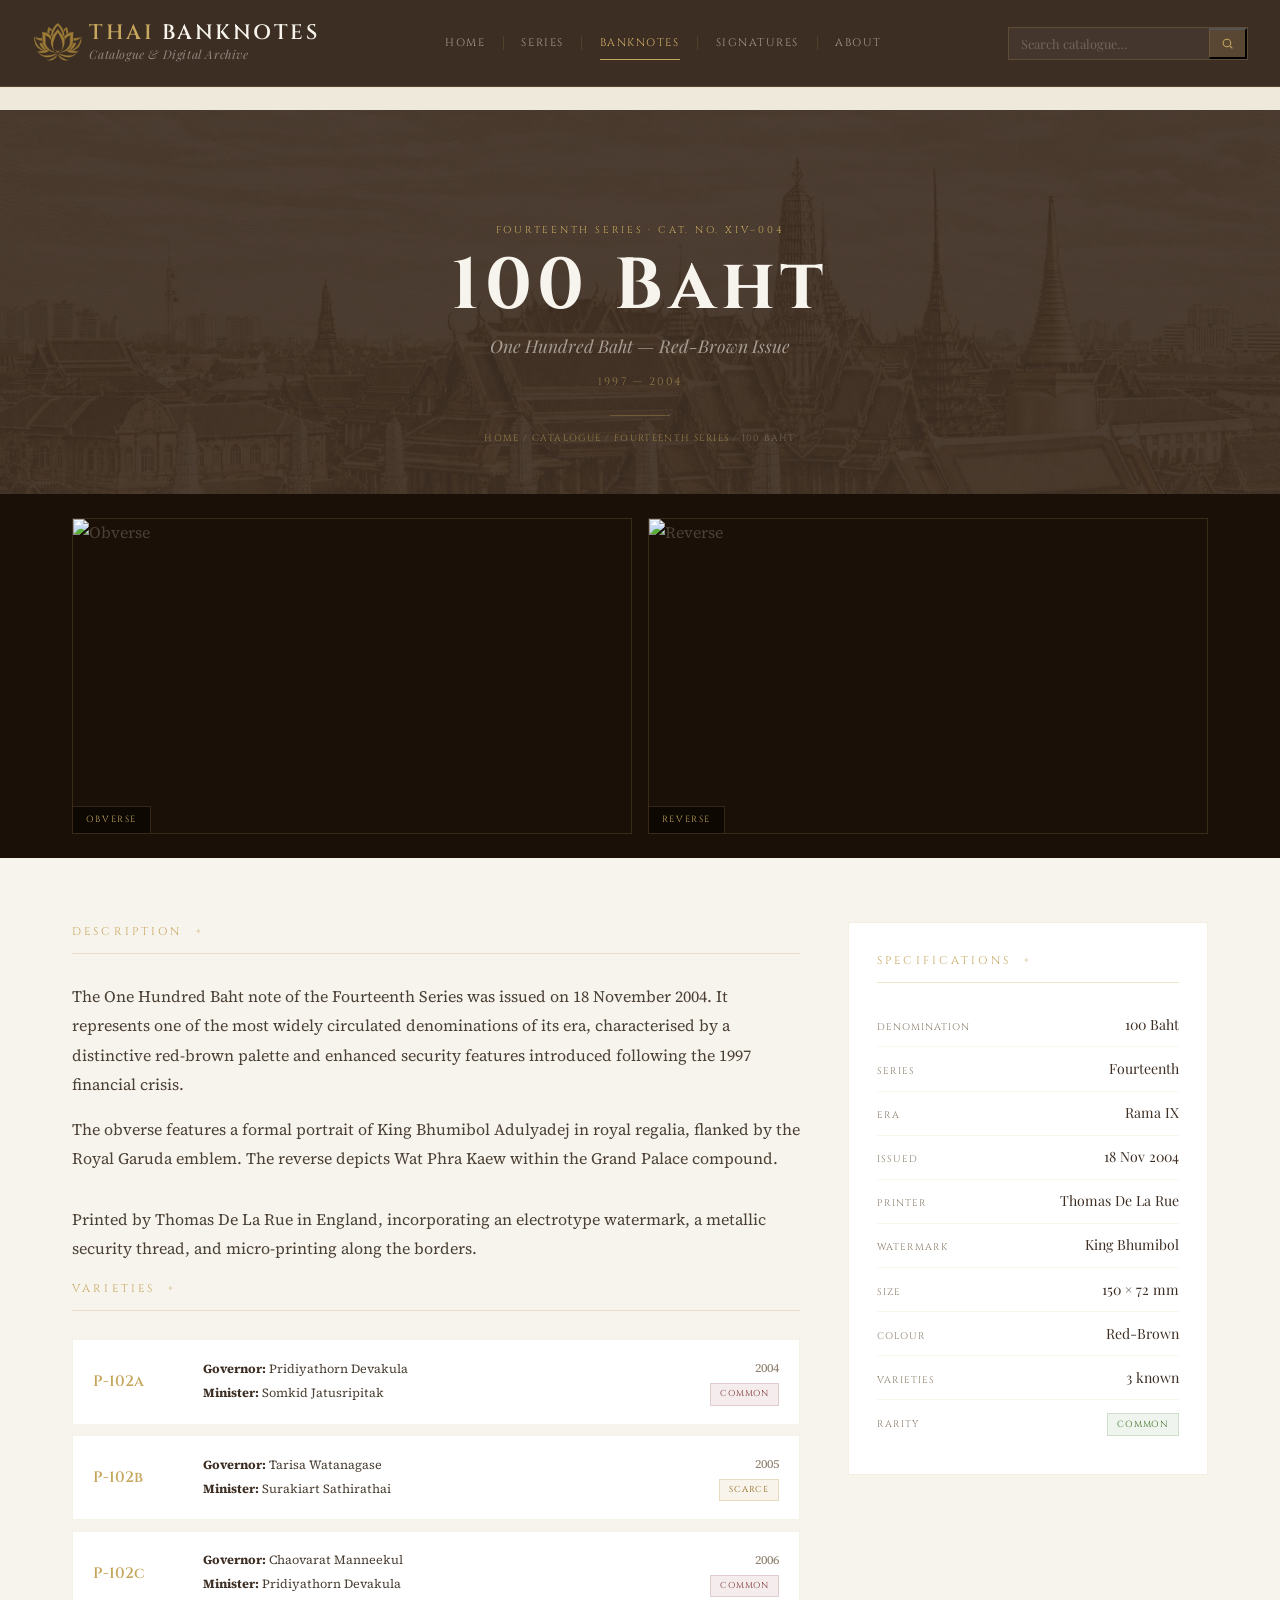
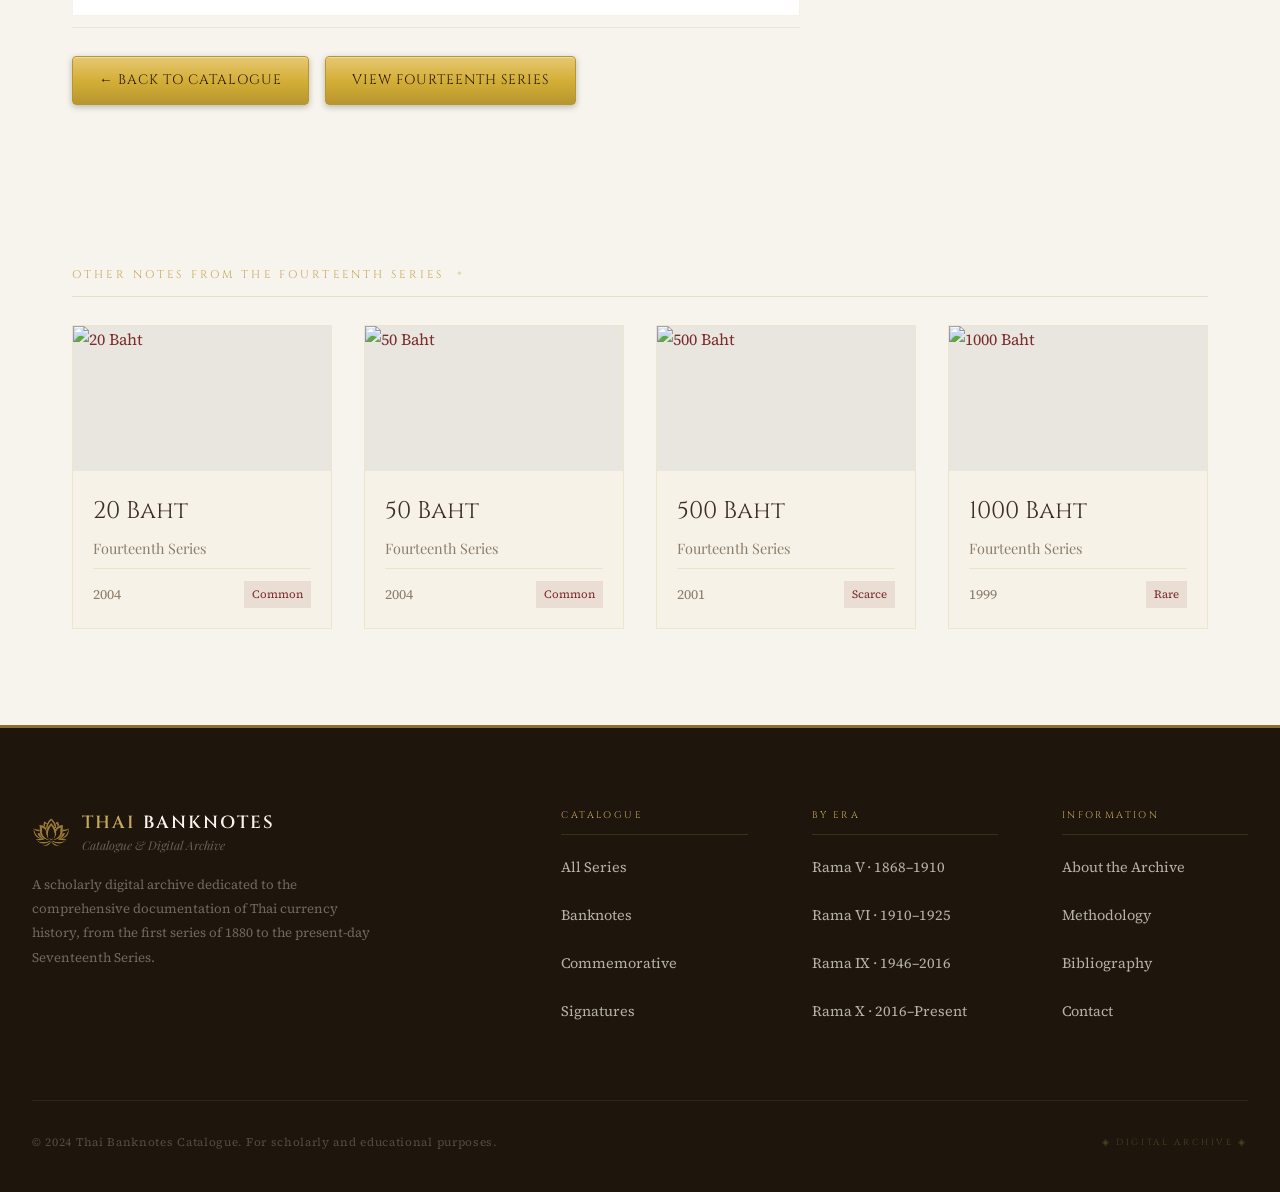
==== commit 244d88bd: "fix: resolve filter conflict, auto year in footer" ====
--- a/banknote-detail.html
+++ b/banknote-detail.html
@@ -4,6 +4,7 @@
   <meta charset="UTF-8">
   <meta name="viewport" content="width=device-width, initial-scale=1.0">
   <title>100 Baht — Fourteenth Series | Thai Banknotes Catalogue</title>
+  <meta name="description" content="100 Baht banknote from the Fourteenth Series (1997–2004). Specifications, varieties, and related notes.">
   <link rel="preconnect" href="https://fonts.googleapis.com">
   <link rel="preconnect" href="https://fonts.gstatic.com" crossorigin>
   <link href="https://fonts.googleapis.com/css2?family=Cinzel:wght@400;500;600;700&family=Playfair+Display:ital,wght@0,400;0,600;0,700;1,400&family=Source+Serif+Pro:wght@400;600&display=swap" rel="stylesheet">
@@ -11,7 +12,48 @@
   <link rel="stylesheet" href="css/upgrades.css">
 </head>
 <body>
-  <header id="header"><nav class="navbar"><a href="index.html" class="navbar__logo"><div class="brand"><img src="assets/images/lotus-logo.png" class="logo-img" alt="Thai Banknotes"><div class="logo-text"><div class="brand-top"><span>Thai</span><span class="brand-line"></span></div><div class="brand-bottom">Banknotes</div></div></div></a><ul class="navbar__nav"><li><a href="catalog.html" class="navbar__link">Series</a></li><li><a href="catalog.html" class="navbar__link active">Banknotes</a></li><li><a href="signature.html" class="navbar__link">Signatures</a></li><li><a href="index.html" class="navbar__link">Home</a></li></ul><div class="navbar__actions"><button class="navbar__search" id="searchBtn"><svg width="20" height="20" viewBox="0 0 24 24" fill="none" stroke="currentColor" stroke-width="2"><circle cx="11" cy="11" r="8"/><path d="m21 21-4.35-4.35"/></svg></button><button class="navbar__lang"><span>🇹🇭</span></button><button class="navbar__hamburger" id="hamburger"><span></span><span></span><span></span></button></div></nav></header>
+  <header id="masthead">
+  <div class="masthead">
+    <div class="masthead__main">
+      <a href="index.html" class="masthead__logo">
+        <img src="assets/images/lotus-logo.png" class="masthead__logo-img" alt="Thai Banknotes">
+        <div class="masthead__logo-text">
+          <div class="masthead__logo-name"><span>Thai</span> Banknotes</div>
+          <div class="masthead__logo-sub">Catalogue & Digital Archive</div>
+        </div>
+      </a>
+      <nav class="masthead__nav" aria-label="Primary">
+        <div class="mnav__item"><a href="index.html" class="mnav__link">Home</a></div>
+        <div class="mnav__sep"></div>
+        <div class="mnav__item"><a href="catalog.html" class="mnav__link">Series</a></div>
+        <div class="mnav__sep"></div>
+        <div class="mnav__item"><a href="catalog.html" class="mnav__link active">Banknotes</a></div>
+        <div class="mnav__sep"></div>
+        <div class="mnav__item"><a href="signature.html" class="mnav__link">Signatures</a></div>
+        <div class="mnav__sep"></div>
+        <div class="mnav__item"><a href="#" class="mnav__link">About</a></div>
+      </nav>
+      <form class="masthead__search-form" role="search" onsubmit="return false">
+        <input type="search" class="masthead__search-input" placeholder="Search catalogue…" aria-label="Search">
+        <button type="submit" class="masthead__search-submit" aria-label="Submit search">
+          <svg width="13" height="13" viewBox="0 0 24 24" fill="none" stroke="currentColor" stroke-width="2"><circle cx="11" cy="11" r="7"/><path d="m21 21-4.35-4.35"/></svg>
+        </button>
+      </form>
+      <button class="masthead__hamburger" id="hamburger" aria-label="Menu">
+        <span></span><span></span><span></span>
+      </button>
+    </div>
+  </div>
+</header>
+
+<nav class="mobile-nav" id="mobileNav">
+  <a href="index.html" class="mnav__link">Home</a>
+  <a href="catalog.html" class="mnav__link active">Series & Banknotes</a>
+  <a href="signature.html" class="mnav__link">Signatures</a>
+  <a href="#" class="mnav__link">About</a>
+</nav>
+
+<div style="height:110px"></div>
 
   <!-- HERO -->
   <section class="note-hero">
@@ -47,9 +89,9 @@
       <!-- Main -->
       <div>
         <div class="mus-section-title">Description</div>
-        <p style="font-family:'Source Serif Pro',Georgia,serif;font-size:1rem;line-height:1.82;color:var(--text-dark);margin-bottom:1rem">The One Hundred Baht note of the Fourteenth Series was issued on 18 November 2004. It represents one of the most widely circulated denominations of its era, characterised by a distinctive red-brown palette and enhanced security features introduced following the 1997 financial crisis.</p>
-        <p style="font-family:'Source Serif Pro',Georgia,serif;font-size:1rem;line-height:1.82;color:var(--text-dark);margin-bottom:1rem">The obverse features a formal portrait of King Bhumibol Adulyadej in royal regalia, flanked by the Royal Garuda emblem. The reverse depicts Wat Phra Kaew within the Grand Palace compound.</p>
-        <p style="font-family:'Source Serif Pro',Georgia,serif;font-size:1rem;line-height:1.82;color:var(--text-dark);margin-bottom:2.5rem">Printed by Thomas De La Rue in England, incorporating an electrotype watermark, a metallic security thread, and micro-printing along the borders.</p>
+        <p class="body-text">The One Hundred Baht note of the Fourteenth Series was issued on 18 November 2004. It represents one of the most widely circulated denominations of its era, characterised by a distinctive red-brown palette and enhanced security features introduced following the 1997 financial crisis.</p>
+        <p class="body-text">The obverse features a formal portrait of King Bhumibol Adulyadej in royal regalia, flanked by the Royal Garuda emblem. The reverse depicts Wat Phra Kaew within the Grand Palace compound.</p>
+        <p class="body-text mt-2">Printed by Thomas De La Rue in England, incorporating an electrotype watermark, a metallic security thread, and micro-printing along the borders.</p>
 
         <!-- Varieties -->
         <div class="mus-section-title">Varieties</div>
@@ -69,7 +111,7 @@
           <div class="var-meta"><span class="var-year">2006</span><span class="rar-badge">Common</span></div>
         </a>
 
-        <div style="margin-top:2.5rem;padding-top:1.75rem;border-top:1px solid rgba(198,167,94,.2);display:flex;gap:1rem;flex-wrap:wrap">
+        <div class="btn-row">
           <a href="catalog.html" class="btn">← Back to Catalogue</a>
           <a href="series.html" class="btn">View Fourteenth Series</a>
         </div>
@@ -90,15 +132,6 @@
           <div class="spec-row-m"><span class="spec-lbl">Varieties</span><span class="spec-val">3 known</span></div>
           <div class="spec-row-m"><span class="spec-lbl">Rarity</span><span class="spec-val"><span class="mus-badge common">Common</span></span></div>
         </div>
-        <div class="price-sidebar">
-          <div class="price-sidebar__title">Price Guide (฿ Thai Baht)</div>
-          <div class="price-grid-m">
-            <div class="price-cell"><span class="price-cond">G</span><div class="price-val">120</div></div>
-            <div class="price-cell"><span class="price-cond">F</span><div class="price-val">180</div></div>
-            <div class="price-cell"><span class="price-cond">XF</span><div class="price-val">350</div></div>
-            <div class="price-cell"><span class="price-cond">UNC</span><div class="price-val">750</div></div>
-          </div>
-        </div>
       </div>
 
     </div>
@@ -117,8 +150,59 @@
     </div>
   </section>
 
-  <footer><div class="container"><div class="footer__grid"><div><div style="display:flex;align-items:center;gap:.75rem;margin-bottom:1rem"><img src="assets/images/lotus-logo.png" style="width:36px;height:36px;object-fit:contain" alt=""><div class="footer__brand">Thai Banknotes Catalogue</div></div><p class="footer__text">A scholarly digital archive of Thai currency from 1880 to present day.</p></div><div><h4 class="footer__title">Catalogue</h4><ul class="footer__links"><li><a href="catalog.html">All Series</a></li><li><a href="commemorative.html">Commemorative</a></li><li><a href="signature.html">Signatures</a></li></ul></div><div><h4 class="footer__title">Eras</h4><ul class="footer__links"><li><a href="catalog.html?era=rama-v">Rama V</a></li><li><a href="catalog.html?era=rama-ix">Rama IX</a></li><li><a href="catalog.html?era=rama-x">Rama X</a></li></ul></div><div><h4 class="footer__title">Info</h4><ul class="footer__links"><li><a href="#">About</a></li><li><a href="#">Contact</a></li></ul></div></div><div class="footer__bottom"><p>© 2024 Thai Banknotes Catalogue.</p></div></div></footer>
-  <div class="search-overlay" id="searchOverlay"><button class="search-close" id="searchClose">✕</button><div class="search-box"><input type="text" class="search-box__input" id="searchInput" placeholder="Search banknotes…"></div></div>
+  <footer class="site-footer">
+  <div class="container">
+    <div class="footer__grid">
+      <div>
+        <div class="footer__brand-block">
+          <img src="assets/images/lotus-logo.png" alt="Logo">
+          <div>
+            <div class="footer__brand-name"><span>Thai</span> Banknotes</div>
+            <div class="footer__brand-sub">Catalogue & Digital Archive</div>
+          </div>
+        </div>
+        <p class="footer__desc">A scholarly digital archive dedicated to the comprehensive documentation of Thai currency history, from the first series of 1880 to the present-day Seventeenth Series.</p>
+      </div>
+
+      <div>
+        <div class="footer__head">Catalogue</div>
+        <ul class="footer__links">
+          <li><a href="catalog.html" class="footer__link">All Series</a></li>
+          <li><a href="catalog.html" class="footer__link">Banknotes</a></li>
+          <li><a href="commemorative.html" class="footer__link">Commemorative</a></li>
+          <li><a href="signature.html" class="footer__link">Signatures</a></li>
+        </ul>
+      </div>
+
+      <div>
+        <div class="footer__head">By Era</div>
+        <ul class="footer__links">
+          <li><a href="catalog.html?era=rama-v" class="footer__link">Rama V · 1868–1910</a></li>
+          <li><a href="catalog.html?era=rama-vi" class="footer__link">Rama VI · 1910–1925</a></li>
+          <li><a href="catalog.html?era=rama-ix" class="footer__link">Rama IX · 1946–2016</a></li>
+          <li><a href="catalog.html?era=rama-x" class="footer__link">Rama X · 2016–Present</a></li>
+        </ul>
+      </div>
+
+      <div>
+        <div class="footer__head">Information</div>
+        <ul class="footer__links">
+          <li><a href="#" class="footer__link">About the Archive</a></li>
+          <li><a href="#" class="footer__link">Methodology</a></li>
+          <li><a href="#" class="footer__link">Bibliography</a></li>
+          <li><a href="#" class="footer__link">Contact</a></li>
+        </ul>
+      </div>
+    </div>
+
+    <div class="footer__bottom">
+      <p class="footer__copy">© 2024 Thai Banknotes Catalogue. For scholarly and educational purposes.</p>
+      <span class="footer__orn">◈ Digital Archive ◈</span>
+    </div>
+  </div>
+</footer>
+  <div class="search-overlay" id="searchOverlay"><button class="search-close" id="searchClose">&times;</button><div class="search-box"><input type="text" class="search-box__input" id="searchInput" placeholder="Search banknotes…"></div></div>
+  <script src="js/api.js"></script>
   <script src="js/main.js"></script>
 </body>
 </html>
--- a/css/main.css
+++ b/css/main.css
@@ -359,7 +359,7 @@
   inset: 0;
   background:
     linear-gradient(rgba(198, 167, 94, 0.08), rgba(198, 167, 94, 0.08)),
-    url("../grand-palace-engraving.png") center/cover no-repeat;
+    url("../assets/images/grand-palace-engraving.png") center/cover no-repeat;
   opacity: 0.32;
   pointer-events: none;
 }
@@ -2041,7 +2041,7 @@
   bottom: 20px;
   width: 350px;
   height: 260px;
-  background: url("/frontend/grand-palace-engraving.png?v=20260316") no-repeat;
+  background: url("../assets/images/grand-palace-engraving.png") no-repeat;
   background-size: contain;
   opacity: 0.3;
   pointer-events: none;
--- a/css/upgrades.css
+++ b/css/upgrades.css
@@ -911,3 +911,841 @@
   .sig-pair-names { gap: 1.25rem; }
   .price-grid-m { grid-template-columns: repeat(2, 1fr); }
 }
+
+/* ── Logo fixes ──────────────────────────────────────────── */
+
+/* Header logo — уменьшить на 15% */
+.logo-img {
+  width: 61px !important;
+  height: auto !important;
+}
+
+/* Footer logo wrapper */
+.footer__logo-wrap {
+  display: flex;
+  align-items: center;
+  gap: .4rem;
+  margin-bottom: .9rem;
+  line-height: 1;
+}
+.footer__logo-img {
+  width: 32px;
+  height: 32px;
+  object-fit: contain;
+  flex-shrink: 0;
+  display: block;
+  margin-top: 0;
+  filter: brightness(0) saturate(100%) invert(72%) sepia(38%) saturate(500%) hue-rotate(5deg) brightness(95%);
+  opacity: .85;
+}
+
+/* Footer brand text — выровнять по центру относительно иконки */
+.footer__logo-wrap .footer__brand {
+  margin-bottom: 0;
+  line-height: 1.2;
+}
+
+/* ═══════════════════════════════════════════════════════════
+   MASTHEAD — Professional Museum Header
+═══════════════════════════════════════════════════════════ */
+:root {
+  --m-bg-dark: #3D2E24;
+  --m-bg: #F7F4ED;
+  --m-gold: #C6A75E;
+  --m-gold-lt: #D4B06A;
+  --m-gold-dk: #8A7030;
+  --m-ink: #1E160C;
+  --m-ink-mid: #3D2E1E;
+  --m-muted: #8C7A60;
+  --m-bg-card: #FAF7F0;
+  --m-ease: cubic-bezier(.25,.46,.45,.94);
+  --m-dur: .35s;
+  --m-r: 2px;
+  --m-gutter: 2rem;
+}
+
+#masthead {
+  position: fixed;
+  top: 0;
+  left: 0;
+  right: 0;
+  z-index: 1000;
+  transition: all .35s;
+}
+
+.masthead {
+  background: var(--m-bg-dark);
+  border-bottom: 1px solid rgba(198,167,94,.18);
+}
+
+.masthead__top {
+  display: flex;
+  align-items: center;
+  justify-content: space-between;
+  padding: .6rem var(--m-gutter);
+  border-bottom: 1px solid rgba(198,167,94,.1);
+  max-width: 1280px;
+  margin: 0 auto;
+}
+
+.masthead__tagline {
+  font-family: 'Cinzel', serif;
+  font-size: .58rem;
+  letter-spacing: .28em;
+  text-transform: uppercase;
+  color: rgba(198,167,94,.5);
+}
+
+.masthead__actions {
+  display: flex;
+  align-items: center;
+  gap: .5rem;
+}
+
+.masthead__action-btn {
+  width: 32px;
+  height: 32px;
+  display: flex;
+  align-items: center;
+  justify-content: center;
+  color: rgba(247,244,237,.45);
+  border: 1px solid rgba(198,167,94,.15);
+  border-radius: var(--m-r);
+  transition: all var(--m-dur) var(--m-ease);
+  font-size: .8rem;
+}
+
+.masthead__action-btn:hover {
+  color: var(--m-gold-lt);
+  border-color: rgba(198,167,94,.4);
+}
+
+.masthead__main {
+  display: grid;
+  grid-template-columns: auto 1fr auto;
+  align-items: center;
+  gap: 2rem;
+  padding: 1.2rem var(--m-gutter);
+  max-width: 1280px;
+  margin: 0 auto;
+}
+
+.masthead__logo {
+  display: flex;
+  align-items: center;
+  gap: .4rem;
+}
+
+.masthead__logo-img {
+  width: 51px;
+  height: 51px;
+  object-fit: contain;
+  flex-shrink: 0;
+  margin-top: -3px;
+}
+
+.masthead__logo-name {
+  font-family: 'Cinzel', serif;
+  font-size: 1.3rem;
+  letter-spacing: .12em;
+  font-weight: 600;
+  color: #F7F4ED;
+  line-height: 1.1;
+  text-transform: uppercase;
+}
+
+.masthead__logo-name span {
+  color: var(--m-gold);
+}
+
+.masthead__logo-sub {
+  font-family: 'Playfair Display', serif;
+  font-style: italic;
+  font-size: .75rem;
+  color: rgba(247,244,237,.45);
+  letter-spacing: .05em;
+  margin-top: 0;
+}
+
+.masthead__nav {
+  display: flex;
+  align-items: center;
+  justify-content: center;
+}
+
+.mnav__item {
+  position: relative;
+}
+
+.mnav__link {
+  font-family: 'Cinzel', serif;
+  font-size: .68rem;
+  letter-spacing: .14em;
+  text-transform: uppercase;
+  color: rgba(247,244,237,.55);
+  padding: .5rem 1.1rem;
+  display: block;
+  transition: color var(--m-dur) var(--m-ease);
+  position: relative;
+}
+
+.mnav__link::after {
+  content: '';
+  position: absolute;
+  bottom: 0;
+  left: 1.1rem;
+  width: 0;
+  height: 1px;
+  background: var(--m-gold);
+  transition: width var(--m-dur) var(--m-ease);
+}
+
+.mnav__link:hover,
+.mnav__link.active {
+  color: var(--m-gold-lt);
+}
+
+.mnav__link:hover::after,
+.mnav__link.active::after {
+  width: calc(100% - 2.2rem);
+}
+
+.mnav__sep {
+  width: 1px;
+  height: 14px;
+  background: rgba(198,167,94,.15);
+  flex-shrink: 0;
+}
+
+.masthead__search-form {
+  display: flex;
+  align-items: stretch;
+  border: 1px solid rgba(198,167,94,.2);
+  background: rgba(255,255,255,.04);
+}
+
+.masthead__search-input {
+  padding: .45rem .8rem;
+  font-family: 'Playfair Display', serif;
+  font-size: .8rem;
+  color: rgba(247,244,237,.75);
+  background: transparent;
+  border: none;
+  outline: none;
+  width: 200px;
+}
+
+.masthead__search-input::placeholder {
+  color: rgba(247,244,237,.25);
+}
+
+.masthead__search-submit {
+  padding: .45rem .7rem;
+  background: rgba(198,167,94,.15);
+  color: var(--m-gold);
+  transition: background var(--m-dur) var(--m-ease);
+  border-left: 1px solid rgba(198,167,94,.15);
+  display: flex;
+  align-items: center;
+  justify-content: center;
+}
+
+.masthead__search-submit:hover {
+  background: rgba(198,167,94,.3);
+}
+
+.masthead__hamburger {
+  display: none;
+  flex-direction: column;
+  gap: 5px;
+  padding: 6px;
+  background: none;
+  border: none;
+  cursor: pointer;
+}
+
+.masthead__hamburger span {
+  display: block;
+  width: 20px;
+  height: 1.5px;
+  background: rgba(247,244,237,.6);
+  transition: all .3s;
+}
+
+.masthead__hamburger.open span:nth-child(1) {
+  transform: translateY(6.5px) rotate(45deg);
+}
+
+.masthead__hamburger.open span:nth-child(2) {
+  opacity: 0;
+}
+
+.masthead__hamburger.open span:nth-child(3) {
+  transform: translateY(-6.5px) rotate(-45deg);
+}
+
+/* Mobile Navigation */
+.mobile-nav {
+  display: none;
+  position: fixed;
+  top: 0;
+  left: 0;
+  right: 0;
+  bottom: 0;
+  background: rgba(28,18,10,.97);
+  backdrop-filter: blur(20px);
+  z-index: 998;
+  flex-direction: column;
+  align-items: center;
+  justify-content: center;
+  gap: 2rem;
+}
+
+.mobile-nav.open {
+  display: flex;
+}
+
+.mobile-nav .mnav__link {
+  font-size: 1rem;
+  color: rgba(247,244,237,.7);
+  letter-spacing: .2em;
+}
+
+/* Responsive */
+@media (max-width: 1024px) {
+  .masthead__search-form {
+    display: none;
+  }
+  .masthead__main {
+    grid-template-columns: auto 1fr auto;
+  }
+}
+
+@media (max-width: 768px) {
+  .masthead__top {
+    display: none;
+  }
+  .masthead__nav {
+    display: none;
+  }
+  .masthead__hamburger {
+    display: flex;
+  }
+  .masthead__main {
+    justify-content: space-between;
+  }
+}
+
+/* ═══════════════════════════════════════════════════════════
+   SITE FOOTER — Museum Style
+═══════════════════════════════════════════════════════════ */
+.site-footer {
+  background: var(--m-ink);
+  border-top: 3px solid var(--m-gold-dk);
+  padding: 5rem 0 2.5rem;
+}
+
+.site-footer .container {
+  max-width: 1280px;
+  margin: 0 auto;
+  padding: 0 2rem;
+}
+
+.footer__grid {
+  display: grid;
+  grid-template-columns: 2.5fr 1fr 1fr 1fr;
+  gap: 4rem;
+  margin-bottom: 4rem;
+}
+
+.footer__brand-name {
+  font-family: 'Cinzel', serif;
+  font-size: 1.1rem;
+  letter-spacing: .12em;
+  font-weight: 600;
+  color: #F7F4ED;
+  text-transform: uppercase;
+  margin-top: .35rem;
+  margin-bottom: .15rem;
+  line-height: 1.1;
+}
+
+.footer__brand-name span {
+  color: var(--m-gold);
+}
+
+.footer__brand-sub {
+  font-family: 'Playfair Display', serif;
+  font-style: italic;
+  font-size: .75rem;
+  color: rgba(244,239,228,.35);
+  margin-top: 0;
+}
+
+.footer__desc {
+  font-size: .82rem;
+  color: rgba(244,239,228,.38);
+  line-height: 1.85;
+  margin-top: 1rem;
+  max-width: 340px;
+}
+
+.footer__head {
+  font-family: 'Cinzel', serif;
+  font-size: .6rem;
+  letter-spacing: .25em;
+  text-transform: uppercase;
+  color: var(--m-gold);
+  padding-bottom: .6rem;
+  border-bottom: 1px solid rgba(198,167,94,.18);
+  margin-bottom: 1.1rem;
+}
+
+.footer__links {
+  display: flex;
+  flex-direction: column;
+  gap: .55rem;
+}
+
+.footer__link {
+  font-size: .82rem;
+  color: rgba(244,239,228,.4);
+  transition: color var(--m-dur) var(--m-ease);
+}
+
+.footer__link:hover {
+  color: var(--m-gold-lt);
+}
+
+.footer__bottom {
+  padding-top: 2rem;
+  border-top: 1px solid rgba(244,239,228,.07);
+  display: flex;
+  align-items: center;
+  justify-content: space-between;
+  flex-wrap: wrap;
+  gap: 1rem;
+}
+
+.footer__copy {
+  font-size: .72rem;
+  color: rgba(244,239,228,.25);
+  letter-spacing: .06em;
+}
+
+.footer__orn {
+  font-family: 'Cinzel', serif;
+  font-size: .55rem;
+  letter-spacing: .3em;
+  text-transform: uppercase;
+  color: rgba(198,167,94,.3);
+}
+
+@media (max-width: 1100px) {
+  .footer__grid {
+    grid-template-columns: repeat(2, 1fr);
+    gap: 2.5rem;
+  }
+}
+
+@media (max-width: 600px) {
+  .footer__grid {
+    grid-template-columns: 1fr;
+    gap: 2rem;
+  }
+  .footer__bottom {
+    flex-direction: column;
+    text-align: center;
+  }
+}
+
+/* ═══════════════════════════════════════════════════════════
+   CATALOG PAGE — Jump Links
+═══════════════════════════════════════════════════════════ */
+.jump-bar {
+  background: #FAF7F0;
+  border-bottom: 1px solid rgba(198,167,94,.18);
+  padding: 1.25rem 0;
+  overflow-x: auto;
+}
+
+.jump-bar__inner {
+  max-width: 1200px;
+  margin: 0 auto;
+  padding: 0 2rem;
+  display: flex;
+  gap: 1rem;
+  align-items: center;
+  flex-wrap: nowrap;
+  min-width: max-content;
+}
+
+.jump-bar__label {
+  font-family: 'Cinzel', serif;
+  font-size: .6rem;
+  letter-spacing: .2em;
+  text-transform: uppercase;
+  color: var(--text-muted);
+  white-space: nowrap;
+  flex-shrink: 0;
+}
+
+.jump-bar__link {
+  font-family: 'Cinzel', serif;
+  font-size: .62rem;
+  letter-spacing: .08em;
+  text-transform: uppercase;
+  color: var(--dark-brown);
+  padding: .35rem .75rem;
+  border: 1px solid rgba(198,167,94,.25);
+  white-space: nowrap;
+  transition: all .25s;
+  text-decoration: none;
+}
+
+.jump-bar__link:hover {
+  border-color: var(--m-gold);
+}
+
+.jump-bar__link--current {
+  background: rgba(198,167,94,.1);
+}
+
+/* ═══════════════════════════════════════════════════════════
+   CATALOG PAGE — Toolbar
+═══════════════════════════════════════════════════════════ */
+.cat-toolbar {
+  display: flex;
+  align-items: center;
+  justify-content: space-between;
+  margin-bottom: 1.75rem;
+  flex-wrap: wrap;
+  gap: 1rem;
+}
+
+.cat-toolbar__left {
+  display: flex;
+  align-items: center;
+  gap: 1rem;
+}
+
+.cat-toolbar__count {
+  font-family: 'Cinzel', serif;
+  font-size: .72rem;
+  color: var(--text-muted);
+}
+
+.cat-toolbar__count strong {
+  color: var(--dark-brown);
+}
+
+.cat-toolbar__right {
+  display: flex;
+  align-items: center;
+  gap: 1rem;
+}
+
+.cat-toolbar__btn {
+  display: none;
+  font-family: 'Cinzel', serif;
+  font-size: .62rem;
+  letter-spacing: .12em;
+  text-transform: uppercase;
+  padding: .45rem .9rem;
+  border: 1px solid rgba(198,167,94,.3);
+  color: var(--dark-brown);
+  background: transparent;
+  cursor: pointer;
+}
+
+.cat-toolbar__sort {
+  font-family: 'Cinzel', serif;
+  font-size: .65rem;
+  letter-spacing: .08em;
+  padding: .4rem .75rem;
+  border: 1px solid rgba(198,167,94,.25);
+  color: var(--dark-brown);
+  background: #fff;
+  outline: none;
+  cursor: pointer;
+  text-transform: uppercase;
+}
+
+/* ═══════════════════════════════════════════════════════════
+   COMMON UTILITY CLASSES
+═══════════════════════════════════════════════════════════ */
+.footer__brand-block {
+  display: flex;
+  align-items: center;
+  gap: .75rem;
+}
+
+.footer__brand-block img {
+  width: 38px;
+  height: 38px;
+  object-fit: contain;
+}
+
+.body-text {
+  font-family: 'Source Serif Pro', Georgia, serif;
+  font-size: 1rem;
+  line-height: 1.82;
+  color: var(--text-dark);
+  margin-bottom: 1rem;
+}
+
+.page-text {
+  font-family: 'Source Serif Pro', Georgia, serif;
+  font-size: 1rem;
+  line-height: 1.82;
+  color: var(--text-dark);
+  margin-bottom: 1rem;
+}
+
+.mt-2 {
+  margin-top: 2rem;
+}
+
+.flex-row {
+  display: flex;
+  gap: .5rem;
+  flex-wrap: wrap;
+}
+
+.btn-row {
+  padding-top: 1.75rem;
+  border-top: 1px solid rgba(198,167,94,.2);
+  display: flex;
+  gap: 1rem;
+  flex-wrap: wrap;
+}
+
+.text-gold {
+  color: var(--m-gold);
+}
+
+.flex-center {
+  display: flex;
+  align-items: center;
+  gap: .75rem;
+}
+
+.spec-link {
+  color: var(--m-gold);
+}
+
+.mb-2 {
+  margin-bottom: 2rem;
+}
+
+/* ═══════════════════════════════════════════════════════════
+   CATALOG PAGE — Full Layout
+═══════════════════════════════════════════════════════════ */
+.catalog-wrap {
+  display: grid;
+  grid-template-columns: 260px 1fr;
+  gap: 0;
+  min-height: 70vh;
+}
+
+.catalog-sidebar {
+  background: #FAF7F0;
+  border-right: 1px solid rgba(198,167,94,.18);
+  padding: 2.5rem 2rem;
+  position: sticky;
+  top: 68px;
+  height: calc(100vh - 68px);
+  overflow-y: auto;
+}
+
+.catalog-sidebar::-webkit-scrollbar { width: 4px; }
+.catalog-sidebar::-webkit-scrollbar-thumb { background: rgba(198,167,94,.3); border-radius: 2px; }
+
+.catalog-main {
+  background: #F7F4ED;
+  padding: 2.5rem;
+}
+
+.filter-group { margin-bottom: 2rem; }
+
+.filter-group__title {
+  font-family: 'Cinzel', serif;
+  font-size: .62rem;
+  letter-spacing: .25em;
+  text-transform: uppercase;
+  color: var(--m-gold);
+  margin-bottom: 1rem;
+  padding-bottom: .5rem;
+  border-bottom: 1px solid rgba(198,167,94,.2);
+}
+
+.filter-option {
+  display: flex;
+  align-items: center;
+  gap: .6rem;
+  padding: .4rem 0;
+  cursor: pointer;
+  font-size: .82rem;
+  color: var(--text-dark);
+  transition: color .2s;
+}
+
+.filter-option:hover { color: var(--m-gold); }
+
+.filter-option input[type="checkbox"],
+.filter-option input[type="radio"] {
+  width: 14px;
+  height: 14px;
+  border: 1px solid rgba(198,167,94,.4);
+  accent-color: var(--m-gold);
+  cursor: pointer;
+}
+
+.filter-clear {
+  font-family: 'Cinzel', serif;
+  font-size: .58rem;
+  letter-spacing: .15em;
+  text-transform: uppercase;
+  color: var(--burgundy);
+  cursor: pointer;
+  background: none;
+  border: none;
+  padding: 0;
+  margin-top: .5rem;
+  transition: opacity .2s;
+}
+
+.filter-clear:hover { opacity: .7; }
+
+/* View toggle */
+.view-toggle { display: flex; gap: .35rem; }
+
+.view-btn {
+  width: 32px;
+  height: 32px;
+  display: flex;
+  align-items: center;
+  justify-content: center;
+  border: 1px solid rgba(198,167,94,.25);
+  color: var(--text-muted);
+  background: transparent;
+  cursor: pointer;
+  transition: all .25s;
+}
+
+.view-btn.active,
+.view-btn:hover {
+  border-color: var(--m-gold);
+  color: var(--dark-brown);
+  background: rgba(198,167,94,.08);
+}
+
+/* List view */
+.banknote-grid.list-view {
+  display: flex;
+  flex-direction: column;
+  gap: .75rem;
+}
+
+.banknote-grid.list-view .banknote-card {
+  display: grid;
+  grid-template-columns: 160px 1fr auto;
+  align-items: center;
+}
+
+.banknote-grid.list-view .banknote-card__image { aspect-ratio: 16/9; height: 90px; }
+.banknote-grid.list-view .banknote-card__content { padding: 1rem 1.5rem; }
+.banknote-grid.list-view .banknote-card__denomination { font-size: 1.1rem; }
+.banknote-grid.list-view .banknote-card__actions { padding: 0 1.25rem; }
+
+/* Series tab bar */
+.series-tabs {
+  display: flex;
+  gap: 0;
+  overflow-x: auto;
+  scrollbar-width: none;
+  border-bottom: 2px solid rgba(198,167,94,.2);
+  margin-bottom: 2rem;
+}
+
+.series-tabs::-webkit-scrollbar { display: none; }
+
+.series-tab {
+  font-family: 'Cinzel', serif;
+  font-size: .62rem;
+  letter-spacing: .1em;
+  text-transform: uppercase;
+  padding: .65rem 1.1rem;
+  color: var(--text-muted);
+  cursor: pointer;
+  white-space: nowrap;
+  border-bottom: 2px solid transparent;
+  margin-bottom: -2px;
+  transition: all .25s;
+  background: none;
+  border-left: none;
+  border-right: none;
+  border-top: none;
+}
+
+.series-tab:hover { color: var(--dark-brown); }
+.series-tab.active {
+  color: var(--dark-brown);
+  border-bottom-color: var(--m-gold);
+  background: rgba(198,167,94,.06);
+}
+
+/* Pagination */
+.pagination {
+  display: flex;
+  justify-content: center;
+  gap: .35rem;
+  margin-top: 3rem;
+  padding-top: 2rem;
+  border-top: 1px solid rgba(198,167,94,.18);
+}
+
+.page-btn {
+  width: 36px;
+  height: 36px;
+  display: flex;
+  align-items: center;
+  justify-content: center;
+  font-family: 'Cinzel', serif;
+  font-size: .72rem;
+  border: 1px solid rgba(198,167,94,.25);
+  color: var(--text-muted);
+  background: #fff;
+  cursor: pointer;
+  transition: all .25s;
+}
+
+.page-btn:hover,
+.page-btn.active {
+  border-color: var(--m-gold);
+  color: var(--dark-brown);
+  background: rgba(198,167,94,.08);
+}
+
+.page-btn.active {
+  background: var(--dark-brown);
+  color: var(--m-gold);
+  border-color: var(--dark-brown);
+}
+
+.page-btn--wide {
+  width: auto;
+  padding: 0 .75rem;
+}
+
+@media(max-width: 900px) {
+  .catalog-wrap { grid-template-columns: 1fr; }
+  .catalog-sidebar { position: static; height: auto; display: none; }
+  .catalog-sidebar.open { display: block; }
+  .banknote-grid.list-view { display: grid; grid-template-columns: repeat(2,1fr); }
+  .banknote-grid.list-view .banknote-card { display: block; }
+}
+
+@media(max-width: 600px) {
+  .catalog-main { padding: 1.5rem; }
+}
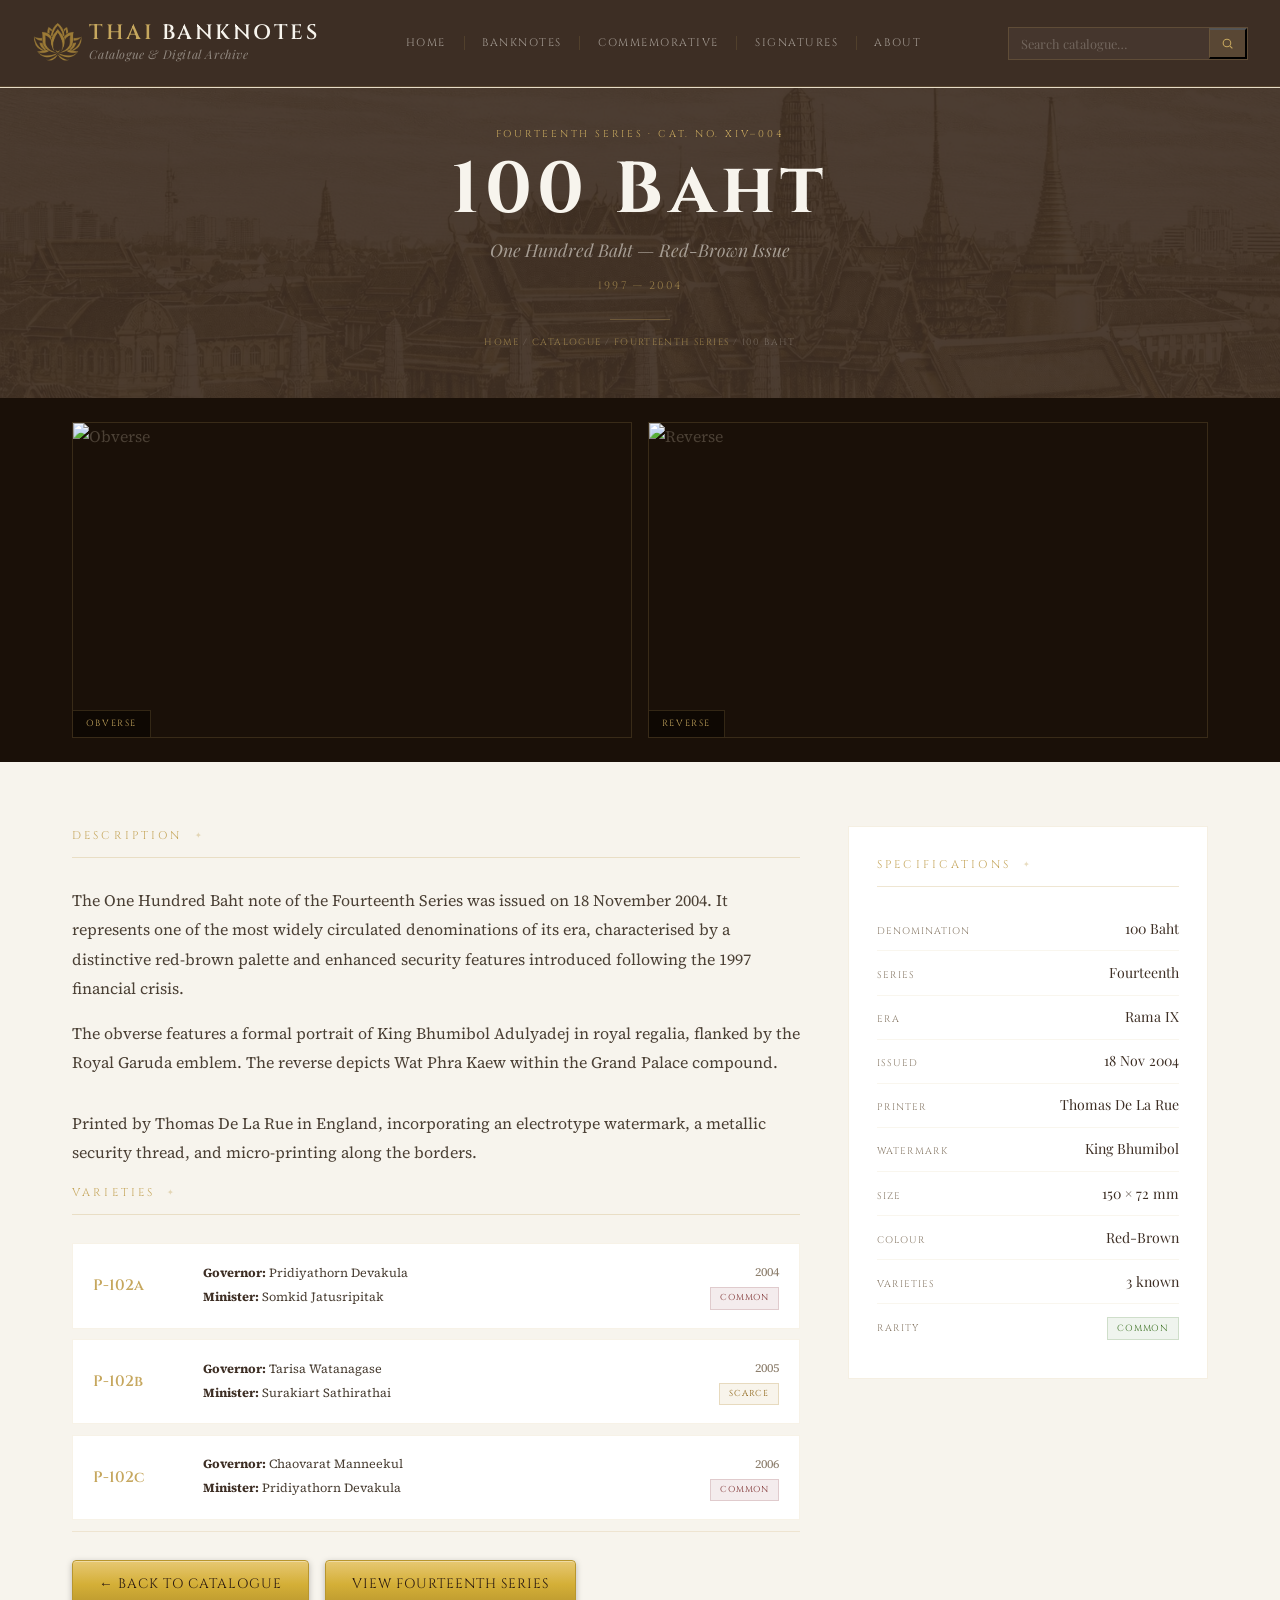
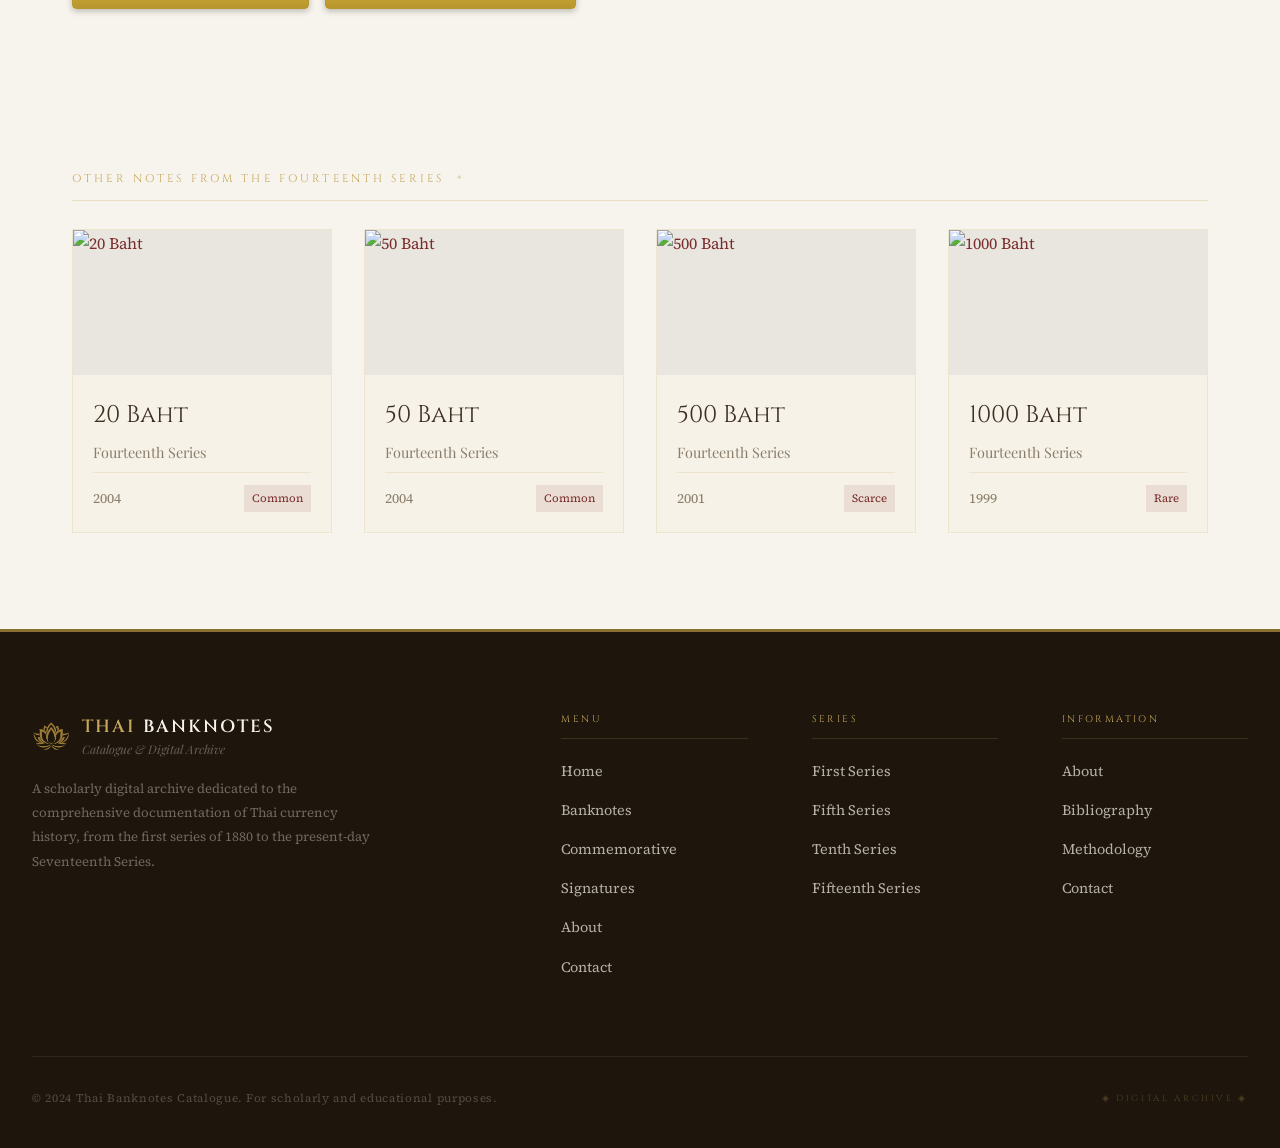
==== commit 5c57a8bd: "fix: restore design" ====
--- a/banknote-detail.html
+++ b/banknote-detail.html
@@ -12,48 +12,51 @@
   <link rel="stylesheet" href="css/upgrades.css">
 </head>
 <body>
+  <!-- Masthead -->
   <header id="masthead">
-  <div class="masthead">
-    <div class="masthead__main">
-      <a href="index.html" class="masthead__logo">
-        <img src="assets/images/lotus-logo.png" class="masthead__logo-img" alt="Thai Banknotes">
-        <div class="masthead__logo-text">
-          <div class="masthead__logo-name"><span>Thai</span> Banknotes</div>
-          <div class="masthead__logo-sub">Catalogue & Digital Archive</div>
-        </div>
-      </a>
-      <nav class="masthead__nav" aria-label="Primary">
-        <div class="mnav__item"><a href="index.html" class="mnav__link">Home</a></div>
-        <div class="mnav__sep"></div>
-        <div class="mnav__item"><a href="catalog.html" class="mnav__link">Series</a></div>
-        <div class="mnav__sep"></div>
-        <div class="mnav__item"><a href="catalog.html" class="mnav__link active">Banknotes</a></div>
-        <div class="mnav__sep"></div>
-        <div class="mnav__item"><a href="signature.html" class="mnav__link">Signatures</a></div>
-        <div class="mnav__sep"></div>
-        <div class="mnav__item"><a href="#" class="mnav__link">About</a></div>
-      </nav>
-      <form class="masthead__search-form" role="search" onsubmit="return false">
-        <input type="search" class="masthead__search-input" placeholder="Search catalogue…" aria-label="Search">
-        <button type="submit" class="masthead__search-submit" aria-label="Submit search">
-          <svg width="13" height="13" viewBox="0 0 24 24" fill="none" stroke="currentColor" stroke-width="2"><circle cx="11" cy="11" r="7"/><path d="m21 21-4.35-4.35"/></svg>
+    <div class="masthead">
+      <div class="masthead__main">
+        <a href="index.html" class="masthead__logo">
+          <img src="assets/images/lotus-logo.png" class="masthead__logo-img" alt="Thai Banknotes">
+          <div class="masthead__logo-text">
+            <div class="masthead__logo-name"><span>Thai</span> Banknotes</div>
+            <div class="masthead__logo-sub">Catalogue & Digital Archive</div>
+          </div>
+        </a>
+        <nav class="masthead__nav" aria-label="Primary">
+          <div class="mnav__item"><a href="index.html" class="mnav__link">Home</a></div>
+          <div class="mnav__sep"></div>
+          <div class="mnav__item"><a href="catalog.html" class="mnav__link">Banknotes</a></div>
+          <div class="mnav__sep"></div>
+          <div class="mnav__item"><a href="commemorative.html" class="mnav__link">Commemorative</a></div>
+          <div class="mnav__sep"></div>
+          <div class="mnav__item"><a href="signature.html" class="mnav__link">Signatures</a></div>
+          <div class="mnav__sep"></div>
+          <div class="mnav__item"><a href="about.html" class="mnav__link">About</a></div>
+        </nav>
+        <form class="masthead__search-form" role="search" onsubmit="return false">
+          <input type="search" class="masthead__search-input" placeholder="Search catalogue…" aria-label="Search">
+          <button type="submit" class="masthead__search-submit" aria-label="Submit search">
+            <svg width="13" height="13" viewBox="0 0 24 24" fill="none" stroke="currentColor" stroke-width="2"><circle cx="11" cy="11" r="7"/><path d="m21 21-4.35-4.35"/></svg>
+          </button>
+        </form>
+        <button class="masthead__hamburger" id="hamburger" aria-label="Menu">
+          <span></span><span></span><span></span>
         </button>
-      </form>
-      <button class="masthead__hamburger" id="hamburger" aria-label="Menu">
-        <span></span><span></span><span></span>
-      </button>
-    </div>
-  </div>
-</header>
-
-<nav class="mobile-nav" id="mobileNav">
-  <a href="index.html" class="mnav__link">Home</a>
-  <a href="catalog.html" class="mnav__link active">Series & Banknotes</a>
-  <a href="signature.html" class="mnav__link">Signatures</a>
-  <a href="#" class="mnav__link">About</a>
-</nav>
-
-<div style="height:110px"></div>
+      </div>
+    </div>
+  </header>
+
+  <!-- Mobile Navigation -->
+  <nav class="mobile-nav" id="mobileNav">
+    <a href="index.html" class="mnav__link">Home</a>
+    <a href="catalog.html" class="mnav__link">Banknotes</a>
+    <a href="commemorative.html" class="mnav__link">Commemorative</a>
+    <a href="signature.html" class="mnav__link">Signatures</a>
+    <a href="about.html" class="mnav__link">About</a>
+  </nav>
+
+  <div style="height:10px"></div>
 
   <!-- HERO -->
   <section class="note-hero">
@@ -64,7 +67,7 @@
       <div class="note-hero__name">One Hundred Baht — Red-Brown Issue</div>
       <div class="note-hero__years">1997 — 2004</div>
       <div class="note-hero__rule"></div>
-      <div class="page-hero-dark__breadcrumb" style="margin-top:.9rem"><a href="index.html">Home</a> / <a href="catalog.html">Catalogue</a> / <a href="series.html">Fourteenth Series</a> / 100 Baht</div>
+      <div class="page-hero-dark__breadcrumb" style="margin-top:0.9rem"><a href="index.html">Home</a> / <a href="catalog.html">Catalogue</a> / <a href="series.html">Fourteenth Series</a> / 100 Baht</div>
     </div>
   </section>
 
@@ -164,35 +167,38 @@
         <p class="footer__desc">A scholarly digital archive dedicated to the comprehensive documentation of Thai currency history, from the first series of 1880 to the present-day Seventeenth Series.</p>
       </div>
 
-      <div>
-        <div class="footer__head">Catalogue</div>
-        <ul class="footer__links">
-          <li><a href="catalog.html" class="footer__link">All Series</a></li>
-          <li><a href="catalog.html" class="footer__link">Banknotes</a></li>
-          <li><a href="commemorative.html" class="footer__link">Commemorative</a></li>
-          <li><a href="signature.html" class="footer__link">Signatures</a></li>
-        </ul>
-      </div>
-
-      <div>
-        <div class="footer__head">By Era</div>
-        <ul class="footer__links">
-          <li><a href="catalog.html?era=rama-v" class="footer__link">Rama V · 1868–1910</a></li>
-          <li><a href="catalog.html?era=rama-vi" class="footer__link">Rama VI · 1910–1925</a></li>
-          <li><a href="catalog.html?era=rama-ix" class="footer__link">Rama IX · 1946–2016</a></li>
-          <li><a href="catalog.html?era=rama-x" class="footer__link">Rama X · 2016–Present</a></li>
-        </ul>
-      </div>
-
-      <div>
-        <div class="footer__head">Information</div>
-        <ul class="footer__links">
-          <li><a href="#" class="footer__link">About the Archive</a></li>
-          <li><a href="#" class="footer__link">Methodology</a></li>
-          <li><a href="#" class="footer__link">Bibliography</a></li>
-          <li><a href="#" class="footer__link">Contact</a></li>
-        </ul>
-      </div>
+        <div>
+          <div class="footer__head">Menu</div>
+          <ul class="footer__links">
+            <li><a href="index.html" class="footer__link">Home</a></li>
+            <li><a href="catalog.html" class="footer__link">Banknotes</a></li>
+            <li><a href="commemorative.html" class="footer__link">Commemorative</a></li>
+            <li><a href="signature.html" class="footer__link">Signatures</a></li>
+  
+            <li><a href="about.html" class="footer__link">About</a></li>
+            <li><a href="contact.html" class="footer__link">Contact</a></li>
+          </ul>
+        </div>
+
+        <div>
+          <div class="footer__head">Series</div>
+          <ul class="footer__links">
+            <li><a href="series.html?series=first-series" class="footer__link">First Series</a></li>
+            <li><a href="series.html?series=fifth-series" class="footer__link">Fifth Series</a></li>
+            <li><a href="series.html?series=tenth-series" class="footer__link">Tenth Series</a></li>
+            <li><a href="series.html?series=fifteenth-series" class="footer__link">Fifteenth Series</a></li>
+          </ul>
+        </div>
+
+        <div>
+          <div class="footer__head">Information</div>
+          <ul class="footer__links">
+            <li><a href="about.html" class="footer__link">About</a></li>
+            <li><a href="#" class="footer__link">Bibliography</a></li>
+            <li><a href="#" class="footer__link">Methodology</a></li>
+            <li><a href="contact.html" class="footer__link">Contact</a></li>
+          </ul>
+        </div>
     </div>
 
     <div class="footer__bottom">
--- a/css/upgrades.css
+++ b/css/upgrades.css
@@ -6,25 +6,7 @@
 /* ── Timeline panorama upgrade ─────────────────────────────────── */
 .timeline-panorama {
   position: relative;
-  overflow: visible;
-  border: 1px solid rgba(198,167,94,.2);
-  margin-bottom: 2.5rem;
-  line-height: 0; /* remove inline-block gap */
-}
-.timeline-panorama img {
-  width: 100%;
-  height: auto;        /* natural height — no cropping */
-  object-fit: unset;
-  display: block;
-  opacity: .75;
-  filter: sepia(.12) contrast(.96) brightness(1.01);
-  transition: transform 8s ease;
-}
-.timeline-panorama:hover img { transform: scale(1.015); }
-/* ── Timeline panorama upgrade ─────────────────────────────────── */
-.timeline-panorama {
-  position: relative;
-  overflow: hidden;      /* clip needed so fade sits inside image */
+  overflow: hidden;
   border: 1px solid rgba(198,167,94,.2);
   margin-bottom: 2.5rem;
   line-height: 0;
@@ -118,7 +100,7 @@
 /* ── Dark page hero (for inner pages with dark bg) ──────────────── */
 .page-hero-dark {
   background: var(--dark-brown);
-  padding: 7rem 0 3.5rem;
+  padding-bottom: 3.5rem;
   text-align: center;
   position: relative;
   overflow: hidden;
@@ -282,7 +264,7 @@
 /* ── Note hero (banknote-detail.html) ───────────────────────────── */
 .note-hero {
   background: var(--dark-brown);
-  padding: 7rem 0 0;
+  padding-bottom: 0;
   position: relative;
   overflow: hidden;
   text-align: center;
@@ -568,7 +550,7 @@
 /* ── Person page ────────────────────────────────────────────────── */
 .person-hero {
   background: var(--dark-brown);
-  padding: 7rem 0 3.5rem;
+  padding-bottom: 3.5rem;
   text-align: center;
   position: relative;
   overflow: hidden;
@@ -580,20 +562,12 @@
   opacity: .1;
 }
 .person-hero .container { position: relative; z-index: 1; }
-.person-portrait {
-  width: 108px; height: 108px;
-  border-radius: 50%;
-  border: 3px solid var(--gold);
-  object-fit: cover;
-  margin: 0 auto 1.4rem;
-  filter: sepia(.15);
-  box-shadow: 0 0 0 6px rgba(198,167,94,.12);
-}
 .person-name {
   font-family: 'Playfair Display', serif;
   font-size: clamp(1.5rem, 3vw, 2.4rem);
   color: #F7F4ED;
   margin-bottom: .3rem;
+  margin-top: 1.4rem;
 }
 .person-thai { font-size: 1rem; color: rgba(247,244,237,.45); margin-bottom: .75rem; }
 .person-role-badge {
@@ -673,7 +647,7 @@
 /* ── Signature pair header (single sig page) ─────────────────────── */
 .sig-pair-hero {
   background: var(--dark-brown);
-  padding: 7rem 0 3.5rem;
+  padding-bottom: 3.5rem;
   text-align: center;
   position: relative;
   overflow: hidden;
@@ -730,7 +704,7 @@
 /* ── Variety page header ─────────────────────────────────────────── */
 .variety-hero {
   background: var(--dark-brown);
-  padding: 7rem 0 3.5rem;
+  padding-bottom: 3.5rem;
   text-align: center;
   position: relative;
   overflow: hidden;
@@ -770,7 +744,7 @@
 /* ── Series page header ─────────────────────────────────────────── */
 .series-hero {
   background: var(--dark-brown);
-  padding: 7rem 0 3.5rem;
+  padding-bottom: 3.5rem;
   text-align: center;
   position: relative;
   overflow: hidden;
@@ -916,33 +890,8 @@
 
 /* Header logo — уменьшить на 15% */
 .logo-img {
-  width: 61px !important;
+  width: 61px !important;  /* 72 × 0.85 = 61.2 */
   height: auto !important;
-}
-
-/* Footer logo wrapper */
-.footer__logo-wrap {
-  display: flex;
-  align-items: center;
-  gap: .4rem;
-  margin-bottom: .9rem;
-  line-height: 1;
-}
-.footer__logo-img {
-  width: 32px;
-  height: 32px;
-  object-fit: contain;
-  flex-shrink: 0;
-  display: block;
-  margin-top: 0;
-  filter: brightness(0) saturate(100%) invert(72%) sepia(38%) saturate(500%) hue-rotate(5deg) brightness(95%);
-  opacity: .85;
-}
-
-/* Footer brand text — выровнять по центру относительно иконки */
-.footer__logo-wrap .footer__brand {
-  margin-bottom: 0;
-  line-height: 1.2;
 }
 
 /* ═══════════════════════════════════════════════════════════
@@ -978,48 +927,6 @@
   border-bottom: 1px solid rgba(198,167,94,.18);
 }
 
-.masthead__top {
-  display: flex;
-  align-items: center;
-  justify-content: space-between;
-  padding: .6rem var(--m-gutter);
-  border-bottom: 1px solid rgba(198,167,94,.1);
-  max-width: 1280px;
-  margin: 0 auto;
-}
-
-.masthead__tagline {
-  font-family: 'Cinzel', serif;
-  font-size: .58rem;
-  letter-spacing: .28em;
-  text-transform: uppercase;
-  color: rgba(198,167,94,.5);
-}
-
-.masthead__actions {
-  display: flex;
-  align-items: center;
-  gap: .5rem;
-}
-
-.masthead__action-btn {
-  width: 32px;
-  height: 32px;
-  display: flex;
-  align-items: center;
-  justify-content: center;
-  color: rgba(247,244,237,.45);
-  border: 1px solid rgba(198,167,94,.15);
-  border-radius: var(--m-r);
-  transition: all var(--m-dur) var(--m-ease);
-  font-size: .8rem;
-}
-
-.masthead__action-btn:hover {
-  color: var(--m-gold-lt);
-  border-color: rgba(198,167,94,.4);
-}
-
 .masthead__main {
   display: grid;
   grid-template-columns: auto 1fr auto;
@@ -1211,31 +1118,6 @@
   letter-spacing: .2em;
 }
 
-/* Responsive */
-@media (max-width: 1024px) {
-  .masthead__search-form {
-    display: none;
-  }
-  .masthead__main {
-    grid-template-columns: auto 1fr auto;
-  }
-}
-
-@media (max-width: 768px) {
-  .masthead__top {
-    display: none;
-  }
-  .masthead__nav {
-    display: none;
-  }
-  .masthead__hamburger {
-    display: flex;
-  }
-  .masthead__main {
-    justify-content: space-between;
-  }
-}
-
 /* ═══════════════════════════════════════════════════════════
    SITE FOOTER — Museum Style
 ═══════════════════════════════════════════════════════════ */
@@ -1258,6 +1140,18 @@
   margin-bottom: 4rem;
 }
 
+.footer__brand-block {
+  display: flex;
+  align-items: center;
+  gap: .75rem;
+}
+
+.footer__brand-block img {
+  width: 38px;
+  height: 38px;
+  object-fit: contain;
+}
+
 .footer__brand-name {
   font-family: 'Cinzel', serif;
   font-size: 1.1rem;
@@ -1304,7 +1198,7 @@
 .footer__links {
   display: flex;
   flex-direction: column;
-  gap: .55rem;
+  gap: 0;
 }
 
 .footer__link {
@@ -1339,24 +1233,6 @@
   letter-spacing: .3em;
   text-transform: uppercase;
   color: rgba(198,167,94,.3);
-}
-
-@media (max-width: 1100px) {
-  .footer__grid {
-    grid-template-columns: repeat(2, 1fr);
-    gap: 2.5rem;
-  }
-}
-
-@media (max-width: 600px) {
-  .footer__grid {
-    grid-template-columns: 1fr;
-    gap: 2rem;
-  }
-  .footer__bottom {
-    flex-direction: column;
-    text-align: center;
-  }
 }
 
 /* ═══════════════════════════════════════════════════════════
@@ -1474,18 +1350,6 @@
 /* ═══════════════════════════════════════════════════════════
    COMMON UTILITY CLASSES
 ═══════════════════════════════════════════════════════════ */
-.footer__brand-block {
-  display: flex;
-  align-items: center;
-  gap: .75rem;
-}
-
-.footer__brand-block img {
-  width: 38px;
-  height: 38px;
-  object-fit: contain;
-}
-
 .body-text {
   font-family: 'Source Serif Pro', Georgia, serif;
   font-size: 1rem;
@@ -1506,6 +1370,10 @@
   margin-top: 2rem;
 }
 
+.mb-2 {
+  margin-bottom: 2rem;
+}
+
 .flex-row {
   display: flex;
   gap: .5rem;
@@ -1532,10 +1400,6 @@
 
 .spec-link {
   color: var(--m-gold);
-}
-
-.mb-2 {
-  margin-bottom: 2rem;
 }
 
 /* ═══════════════════════════════════════════════════════════
@@ -1738,14 +1602,75 @@
   padding: 0 .75rem;
 }
 
-@media(max-width: 900px) {
-  .catalog-wrap { grid-template-columns: 1fr; }
-  .catalog-sidebar { position: static; height: auto; display: none; }
-  .catalog-sidebar.open { display: block; }
-  .banknote-grid.list-view { display: grid; grid-template-columns: repeat(2,1fr); }
-  .banknote-grid.list-view .banknote-card { display: block; }
-}
-
-@media(max-width: 600px) {
-  .catalog-main { padding: 1.5rem; }
-}
+/* ═══════════════════════════════════════════════════════════
+   EMPTY STATE
+═══════════════════════════════════════════════════════════ */
+.empty-state {
+  display: none;
+  grid-column: 1/-1;
+  text-align: center;
+  padding: 4rem 2rem;
+}
+
+.empty-state__icon {
+  font-size: 2.5rem;
+  color: var(--m-gold);
+  opacity: .5;
+  margin-bottom: 1rem;
+}
+
+.empty-state__title {
+  font-family: 'Cinzel', serif;
+  font-size: 1rem;
+  letter-spacing: .1em;
+  color: var(--text-dark);
+  margin-bottom: .5rem;
+}
+
+.empty-state__text {
+  font-size: .85rem;
+  color: var(--text-muted);
+  font-style: italic;
+}
+
+/* Footer logo wrapper */
+.footer__logo-wrap {
+  display: flex;
+  align-items: center;
+  gap: .65rem;
+  margin-bottom: .9rem;
+}
+.footer__logo-img {
+  width: 36px;
+  height: 36px;
+  object-fit: contain;
+  flex-shrink: 0;
+  filter: brightness(0) saturate(100%) invert(72%) sepia(38%) saturate(500%) hue-rotate(5deg) brightness(95%);
+  opacity: .85;
+}
+
+/* ── Fix: gap/stripe between header and dark hero sections ── */
+.note-hero,
+.page-hero,
+.page-hero-dark,
+.series-header,
+.signature-header,
+.variety-header,
+.person-header,
+.commemorative-hero {
+  margin-top: 0;
+}
+
+/* На страницах с тёмным hero — убираем просвет от body background */
+.note-hero { padding-top: calc(3rem + 68px); }
+.page-hero,
+.series-header,
+.series-hero,
+.page-hero-dark,
+.commemorative-hero,
+.signature-header,
+.variety-header,
+.person-header,
+.person-hero {
+  padding-top: calc(3rem + 68px);
+}
